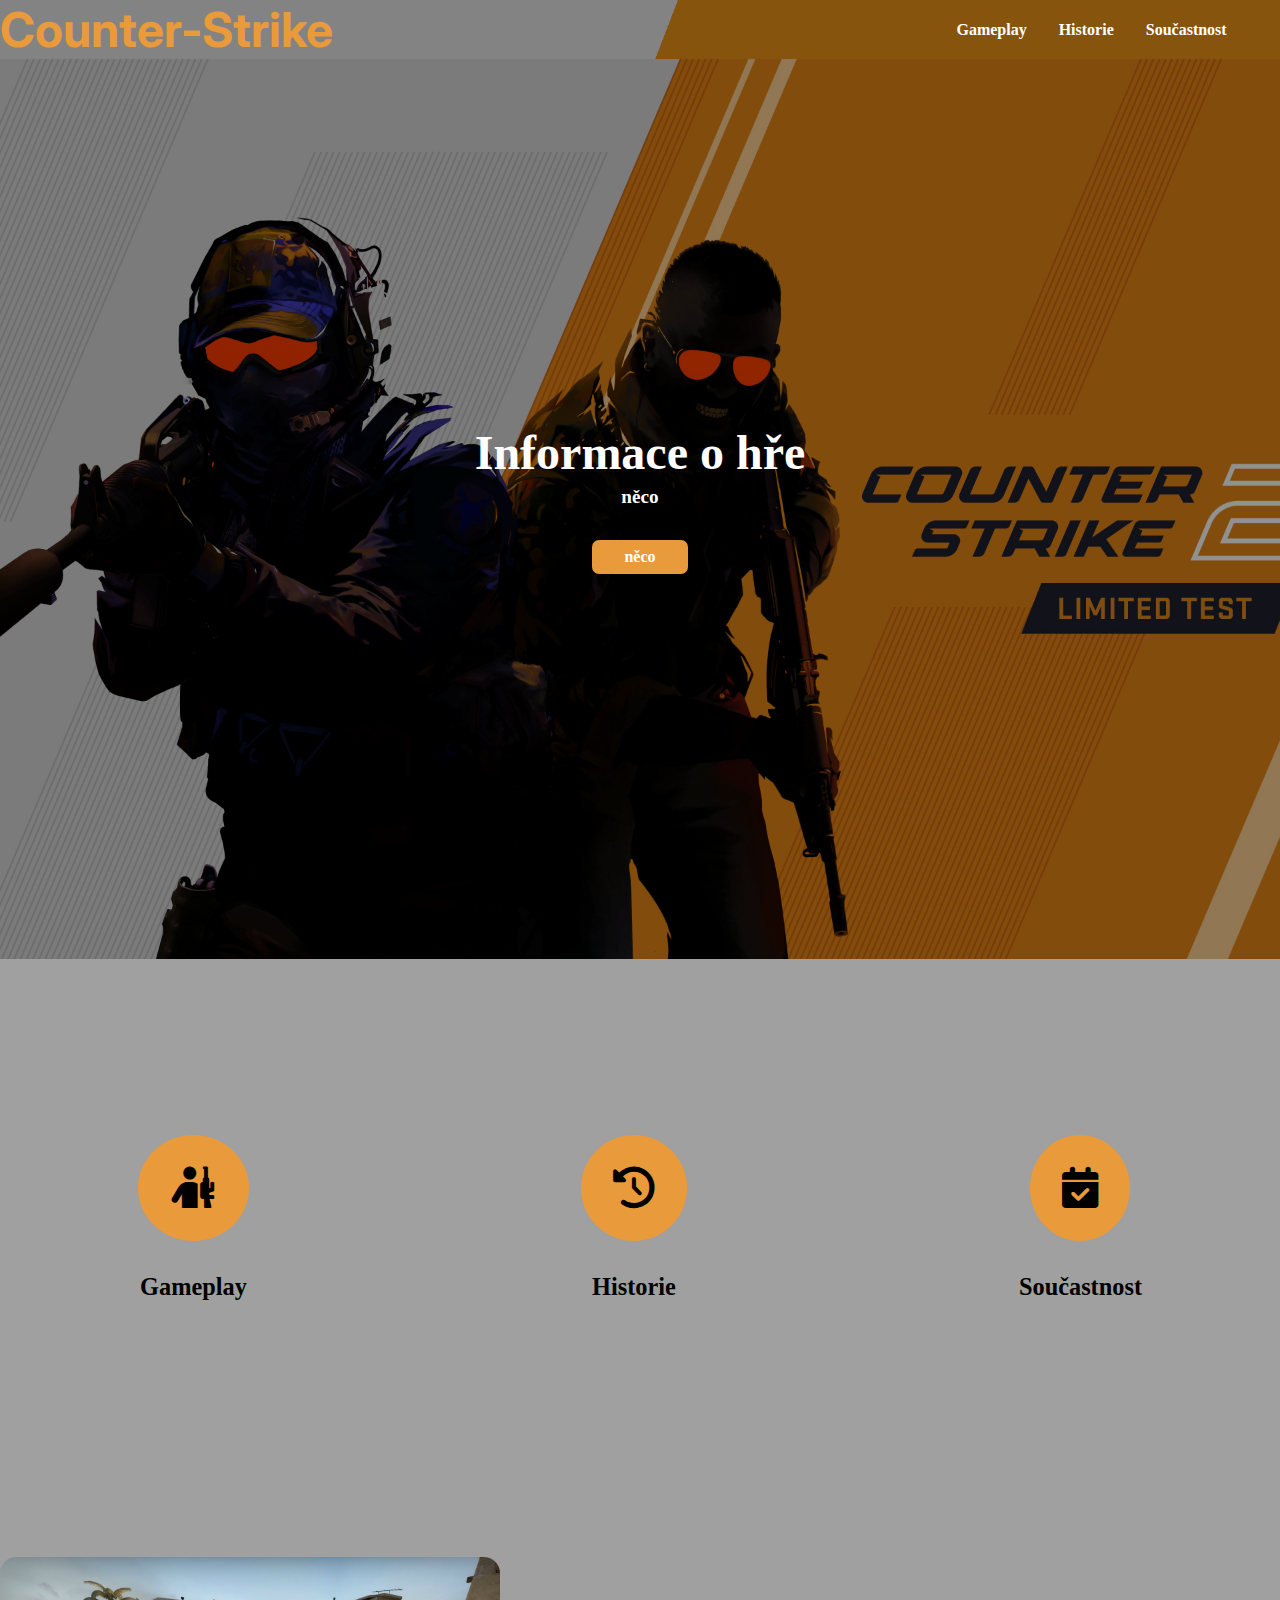
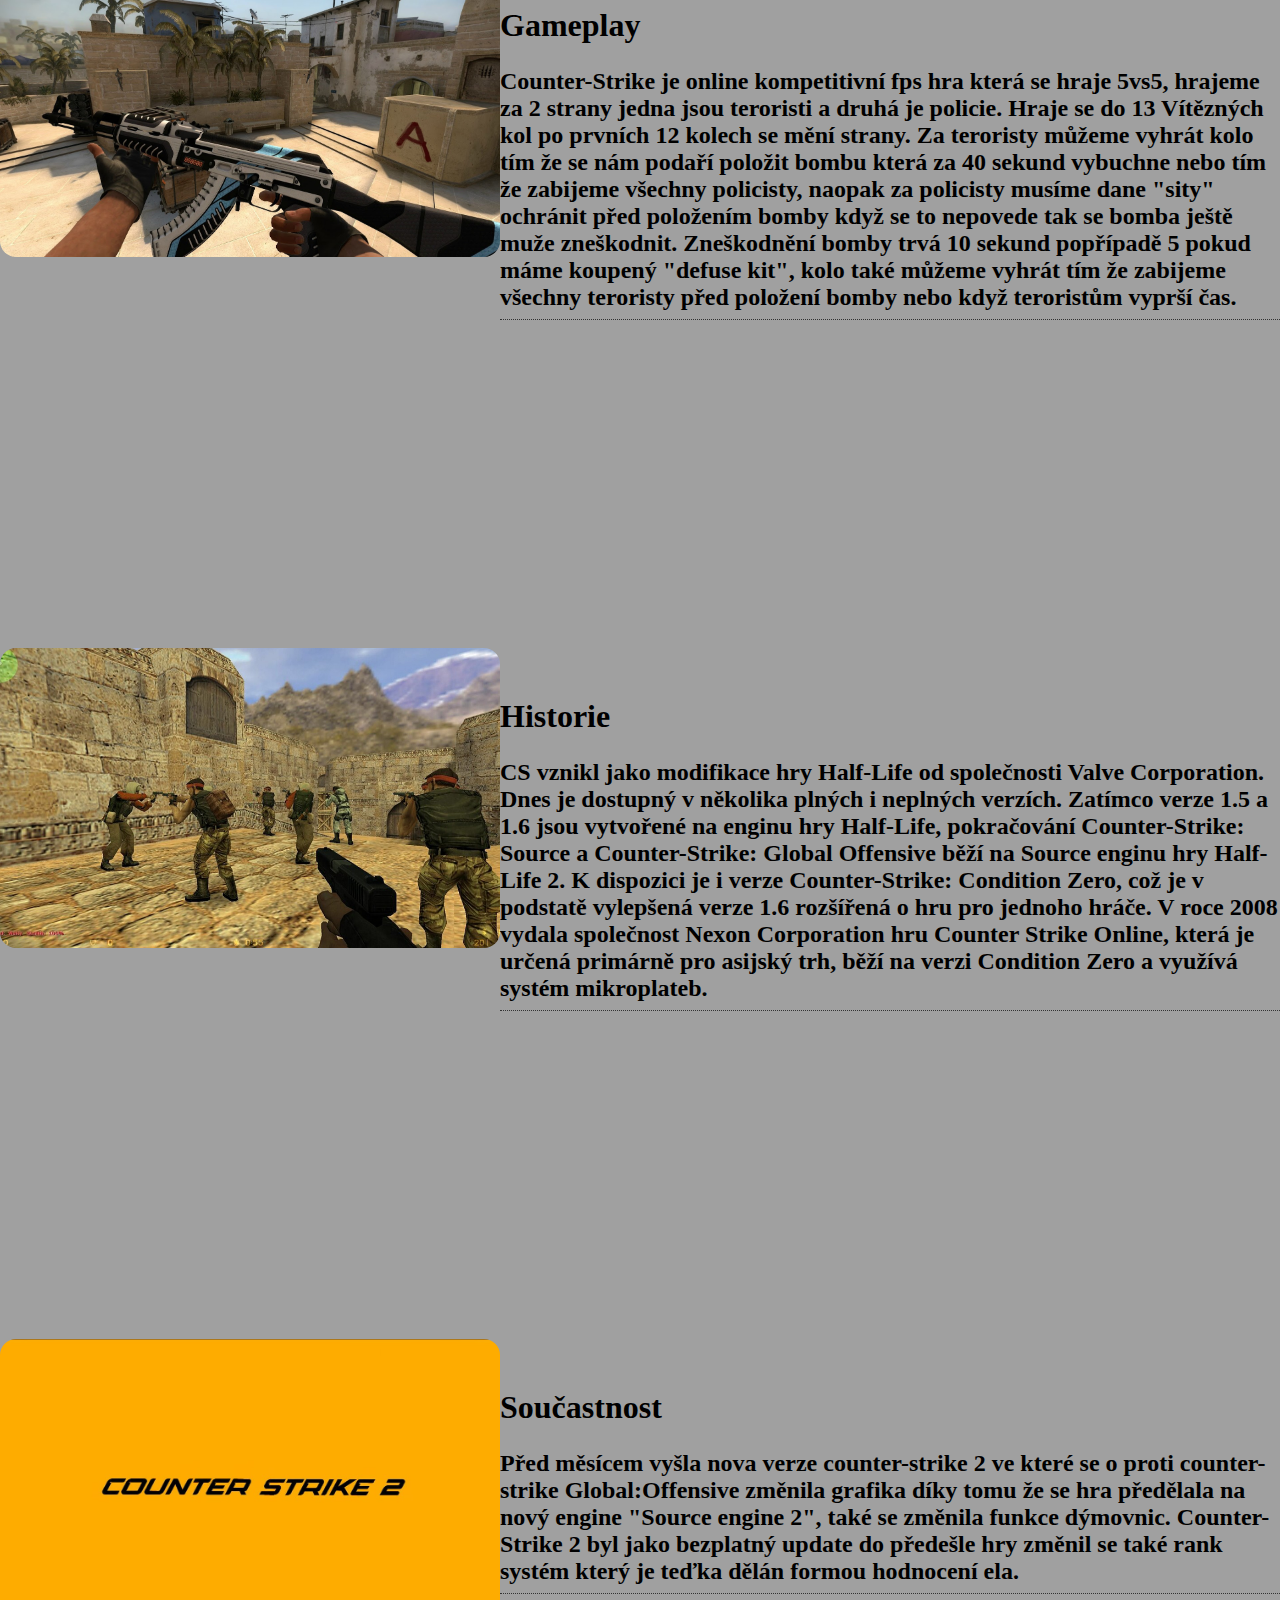
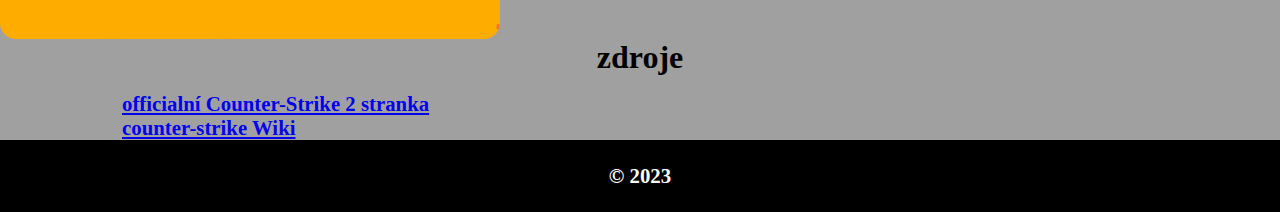
==== index.html @ db2123f0 "sd" ====
<!DOCTYPE html>
<html lang="cs">
<head>
    <meta charset="UTF-8">
    <meta name="viewport" content="width=device-width, initial-scale=1.0">
    <title>counter-strike</title>
    <link rel="stylesheet" href="https://cdnjs.cloudflare.com/ajax/libs/font-awesome/6.4.2/css/all.min.css"> 
    <link rel="stylesheet" href="./css/style.css">
</head>
<body> 
    <nav id="bar">
            <div class="logo">
            Counter-Strike
            </div>
            <div class="ne">
                <ul class="menu">
                    <li><a href="#who">Gameplay </a></li>
                    <li><a href="#why">Historie </a></li>
                    <li><a href="#when">Součastnost</a></li>
                </ul> 
            </div> 
        </nav>
    <div id="showcase">
        <div class="showcase-content">
            <h1 class="l-heading">Informace o hře</h1>
            <p class="lead">něco</p>
            <a href="#what" class="btn">něco</a>
        </div>
    </div>
    
    <section id="what">
        <div class="container">
            <div class="items">
                <div class="item">
                    <div class="pistolero">
                    <a href="#who"><i class="fas fa-person-rifle fa-2x"></i></a>
                    </div>
                    <div>
                        <h3>Gameplay</h3>
                    </div>
                    
                </div>
                <div class="item">
                    <div class="pistolero">
                    <a href="#why"><i class="fas fa-clock-rotate-left fa-2x"></i></a>
                    </div>
                    <div>
                        <h3>Historie</h3>
                    </div>
                </div>
                <div class="item">
                    <div class="pistolero">
                    <a href="#when"><i class="fas fa-calendar-check fa-2x"></i></a>
                    </div>
                    <div>
                        <h3>Součastnost</h3>
                    </div>
                </div>

            </div>
        </div>

    </section>
    <section id="dva">
        <section id="who">
            
            <div class="who-img"></div>
            <div class="who-text bg-light p-2 prostred">
                <h2 class="a-heading">Gameplay</h2>
                <ul class="list">
                        <h2><li>Counter-Strike je online kompetitivní fps hra která se hraje 5vs5, hrajeme za 2 strany jedna jsou
                            teroristi a druhá je policie. Hraje se do 13 Vítězných kol po prvních 12 kolech se mění strany. Za teroristy můžeme vyhrát kolo tím že se nám
                            podaří položit bombu která za 40 sekund vybuchne nebo tím že zabijeme všechny policisty, naopak za policisty musíme dane "sity" ochránit před
                            položením bomby když se to nepovede tak se bomba ještě muže zneškodnit. Zneškodnění bomby trvá 10 sekund popřípadě 5 pokud máme koupený "defuse kit", kolo také můžeme vyhrát tím že zabijeme všechny teroristy před položení bomby nebo když teroristům vyprší čas.</h2></li>
                </ul>
            </div>
        </section>
        <section id="why">
            
            <div class="why-img"></div>
            <div class="why-text bg-light p-2 prostred">
                <h2 class="a-heading">Historie</h2>
                <ul class="list">
                        <h2><li>CS vznikl jako modifikace hry Half-Life od společnosti Valve Corporation. Dnes je dostupný v několika 
                            plných i neplných verzích. Zatímco verze 1.5 a 1.6 jsou vytvořené na enginu hry Half-Life, pokračování 
                            Counter-Strike: Source a Counter-Strike: Global Offensive běží na Source enginu hry Half-Life 2. K dispozici je i 
                            verze Counter-Strike: Condition Zero, což je v podstatě vylepšená verze 1.6 rozšířená o hru pro jednoho hráče. V roce 2008 
                            vydala společnost Nexon Corporation hru Counter Strike Online, která je určená primárně pro asijský trh, běží na verzi Condition Zero a využívá systém mikroplateb.</h2></li>
                </ul>
            </div>
        </section>
        <section id="when">
            
            <div class="when-img"></div>
            <div class="when-text bg-light p-2 prostred">
                <h2 class="a-heading">Součastnost</h2>
                <ul class="list">
                        <h2><li>Před měsícem vyšla nova verze counter-strike 2 ve které se o proti counter-strike Global:Offensive změnila grafika díky tomu že se
                            hra předělala na nový engine "Source engine 2", také se změnila funkce dýmovnic. Counter-Strike 2 byl jako bezplatný update
                            do předešle hry změnil se také rank systém který je teďka dělán formou hodnocení ela. </h2></li>
                </ul>
            </div>
        </section>
    </section>
    
    
    
    
    
    
    
    
    
    
    
    
        <section id="zdroje">
            <div class="container">
                <h2 class="a-heading text-center">zdroje</h2>
                <a href="https://www.counter-strike.net/cs2" target="_blank">officialní Counter-Strike 2 stranka<br></a>
                <a href="https://cs.wikipedia.org/wiki/Counter-Strike" target="_blank">counter-strike Wiki</a>
            </div>
        </section>
    
    <footer id="footer" class="bg-dark text-center py-1">
    <div class="container">
        &copy; 2023 

    </div>
    </footer>

</body>
</html>
---- css/style.css ----
@import url('https://fonts.googleapis.com/css2?family=Inter:wght@300&display=swap');
*{
    margin: 0;
    padding: 0;
    box-sizing: border-box;
    font-weight: 700;
    
}
:root{
    --primary-color: rgb(233, 154, 59);
    --secondary-color: rgb(131, 131, 131);
    --third-color:white;
    --fourth-color:  rgb(160, 160, 160)
}
html {
    scroll-behavior: smooth;
}
  
.text-primary{
    color: var(--primary-color);
}
.text-secondary{
    color: var(--secondary-color);
}
.logo{
    font-family: 'Inter', sans-serif;
    font-weight: bold;
    font-size: 3rem;
    color: var(--primary-color);  
}

.ne{
    display: flex;
    float: right;
    padding-right: 10%;
    

}
.ne a{
    color: var(--third-color);
    border-radius: 5px; 
}
#bar{
    display: flex;
    justify-content: space-between;
    flex-wrap: wrap;
    background: #333 url('../img/jebatbanik.png') no-repeat center center/cover;
}
#bar a{
    text-decoration: none;
    text-wrap: left;
}
#bar ul {
    display: flex;
    list-style: none; 
    align-items: center ;
    padding-left: 30%;
    
    
}
#bar ul li {
    padding:  0.75rem;
    margin: 0.25rem;
   
}
#bar ul li :hover{
    background-color: var(--primary-color);
    border-radius: 5px;
}   
#showcase{
    background: #333 url('../img/cs2.jpg') no-repeat center center/cover;
    height: 100vh; 
    color: #ffffff; 
    
} 
#showcase .showcase-content {
    display: flex;
    flex-direction: column;
    text-align: center;
    justify-content: center;
    align-items:center;
    height: 100%;
    padding: 2rem;
    background-color: rgba(0,0, 0, 43%);
}
.prostred{
    padding-top: 50px;
}
.l-heading{
    font-size: 3rem;
    margin-bottom: 1.5rem;
    line-height: 1.1rem ;
}
.lead{
    font-size: 1.2rem;
    margin-bottom: 2rem;
}
.btn{
    display: inline-block;
    color: white;
    text-decoration: none;
    background-color: var(--primary-color);
    padding: 0.5rem 2rem;
    border: none;
    border-radius: 7px;
    
}
.btn:hover{
    background-color: rgb(255, 98, 0);
    
}
.container{
    max-width: 1100px;
    margin: auto;
    padding: 0 2rem;
    font-size: 1.3rem;
}
.text-center{
    text-align: center;
}
.a-heading{
    font-size: 2rem;
    margin-bottom: 1rem;
}
.py-1{
    padding: 1.5rem 0;
}
.py-2{
     padding: 2rem;       
}
.list{
    margin: 0.5rem 0;
    list-style: none    ;
}
.list li{
    padding: 0.5rem 0;
    border-bottom: #333 dotted 1px;
}
#dva{
    background-color: var(--fourth-color);
}
#what{
    background-color: var(--fourth-color);
    padding-top: 10rem;
}
#what .items{
    display: flex ;
    padding: 1rem;
    justify-content: space-between;

}
#what .item{
    text-align: center;
    padding: 0rem;
}
#what .items .item .pistolero i{
    background-color: var(--primary-color);
    padding:2rem;
    border-radius: 50%;
    margin-bottom: 2rem;
    color: black;
    
    
    
}
#what .items .item .pistolero :hover {
    background-color: rgb(255, 98, 0);
    text-decoration: none;
    border-radius: 50%;
}
.bg-light{
    background: white;
    color: black;
}
.bg-dark{
    background: black;
    color: white;
}
#who{
    display: flex;
    
    padding-top: 15rem;
}
#who div{
    flex: 2;
    justify-content: space-between;
    background-color:var(--fourth-color);  
}
#who .who-img{
    max-width: 500px;
    width: 500px;
    height: 300px;
    border-radius: 16px;
    background: #333 url(../img/nevím.jpeg)no-repeat center center/cover;   
}
#why{
    display: flex;
    padding-top: 20rem;
}
#why div{
    flex: 2;
    justify-content: space-between;
    background-color:var(--fourth-color);
    
}
#why .why-img{
    max-width: 500px;
    width: 500px;
    height: 300px;
    border-radius: 16px;
    background: #333 url(../img/cs1.6.jpg)no-repeat center center/cover;   
}
#when{
    display: flex;
    padding-top: 20rem;
}
#when div{
    flex: 2;
    justify-content: space-between;
    background-color:var(--fourth-color);
    
}
#when .when-img{
    max-width: 500px;
    width: 500px;
    height: 300px;
    border-radius: 16px;
    background: #333 url(../img/Soucastnost.jpg)no-repeat center center/cover;   
}
#zdroje{
    background-color: var(--fourth-color);
}
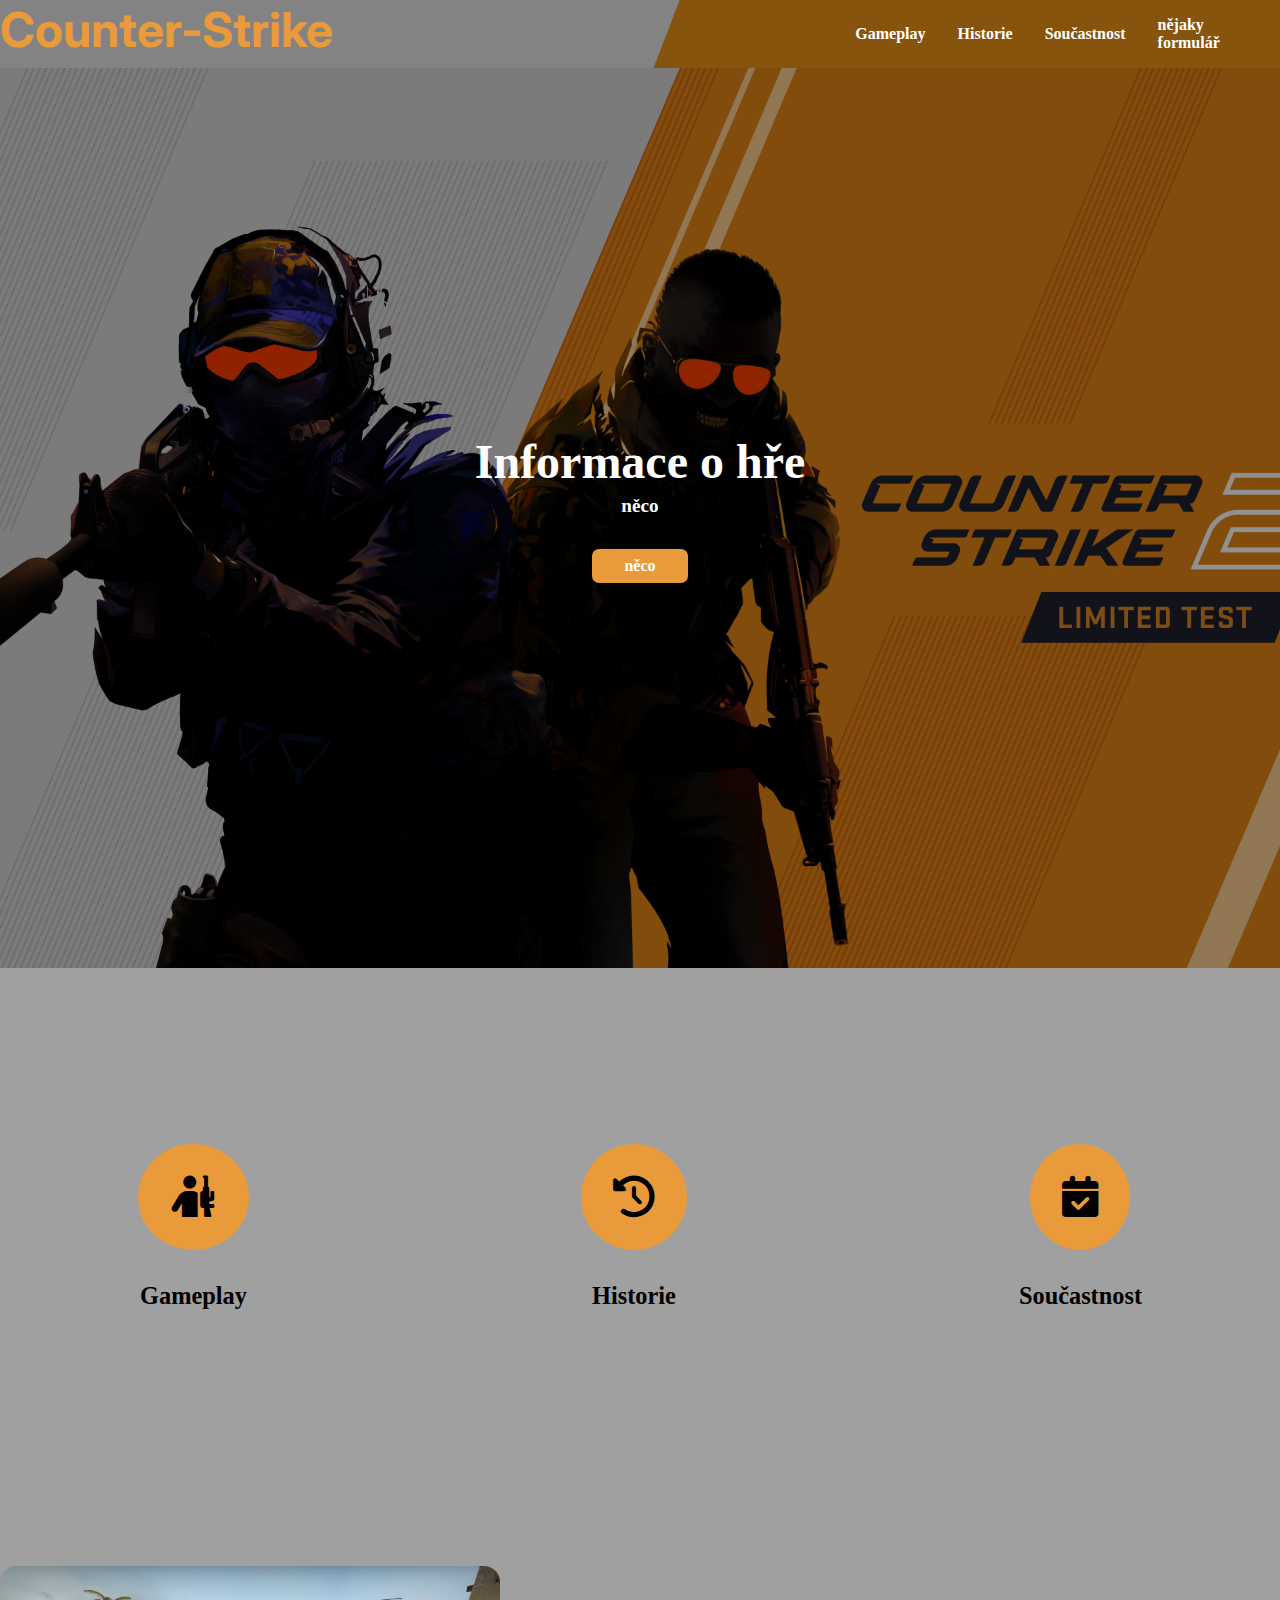
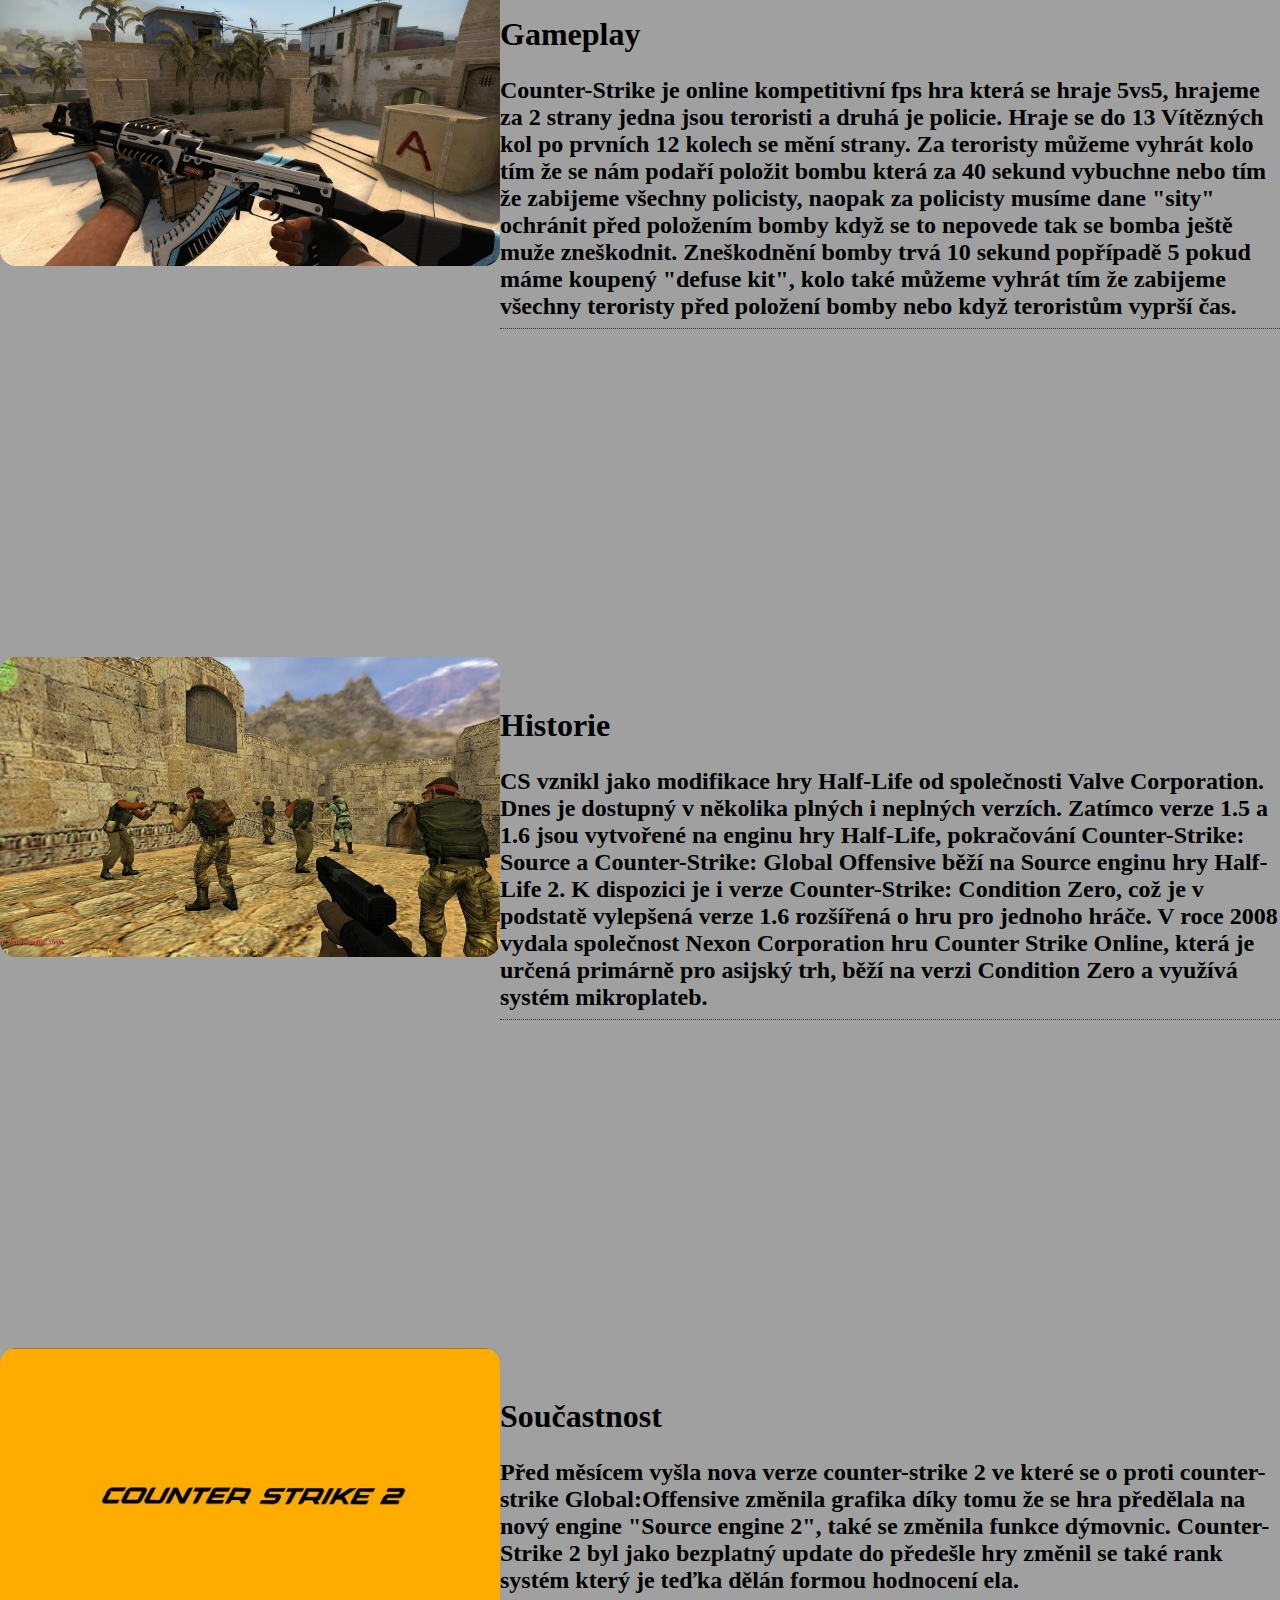
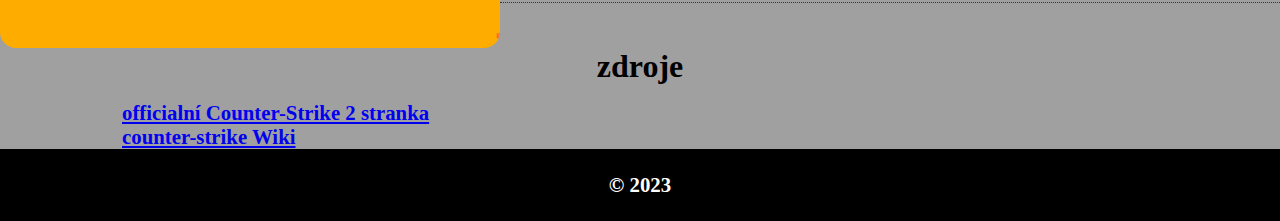
==== commit 246cf1c3: "rt" ====
--- a/index.html
+++ b/index.html
@@ -17,6 +17,7 @@
                     <li><a href="#who">Gameplay </a></li>
                     <li><a href="#why">Historie </a></li>
                     <li><a href="#when">Součastnost</a></li>
+                    <li><a href="/form.html">nějaky formulář</a></li>
                 </ul> 
             </div> 
         </nav>
@@ -118,7 +119,7 @@
             <div class="container">
                 <h2 class="a-heading text-center">zdroje</h2>
                 <a href="https://www.counter-strike.net/cs2" target="_blank">officialní Counter-Strike 2 stranka<br></a>
-                <a href="https://cs.wikipedia.org/wiki/Counter-Strike" target="_blank">counter-strike Wiki</a>
+                <a href="https://cs.wikipedia.org/wiki/Counter-Strike" target="_blank">counter-strike Wiki</a><br>
             </div>
         </section>
     
--- a/css/style.css
+++ b/css/style.css
@@ -153,6 +153,7 @@
 #what .item{
     text-align: center;
     padding: 0rem;
+    
 }
 #what .items .item .pistolero i{
     background-color: var(--primary-color);
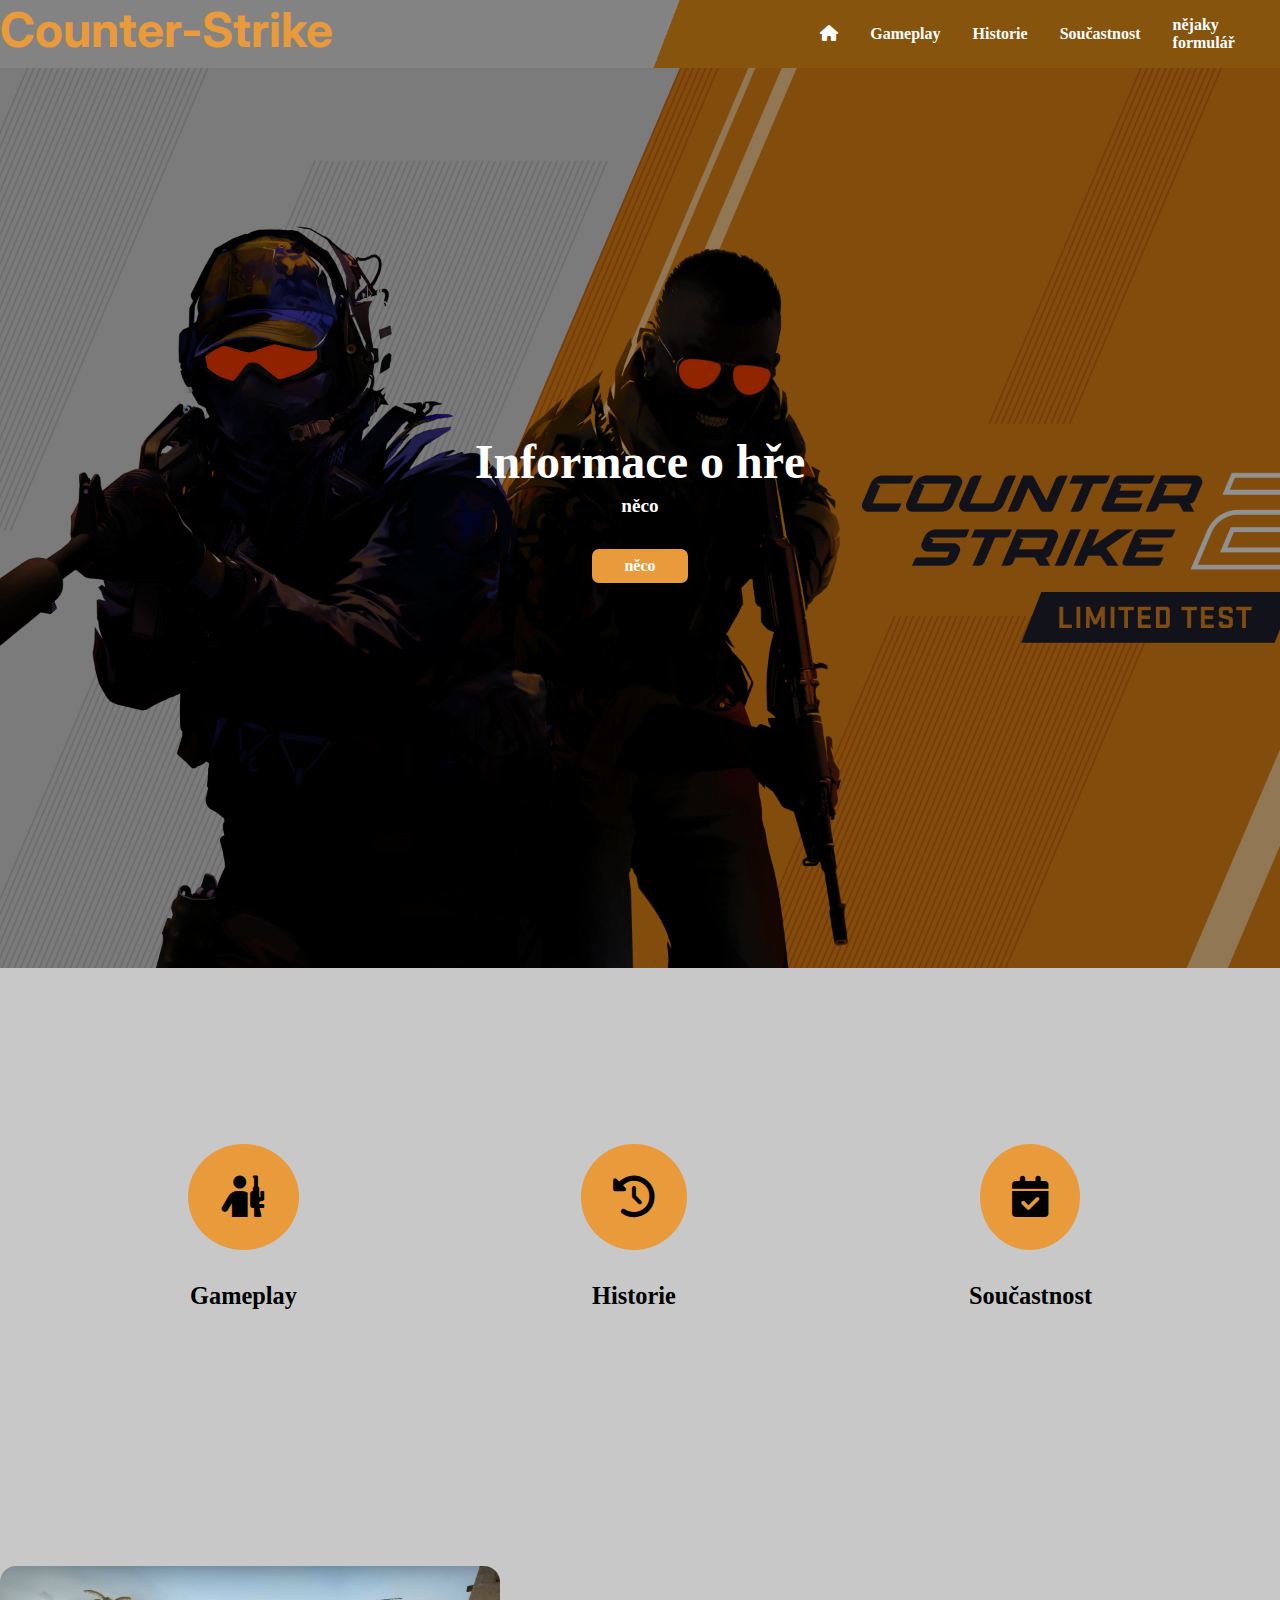
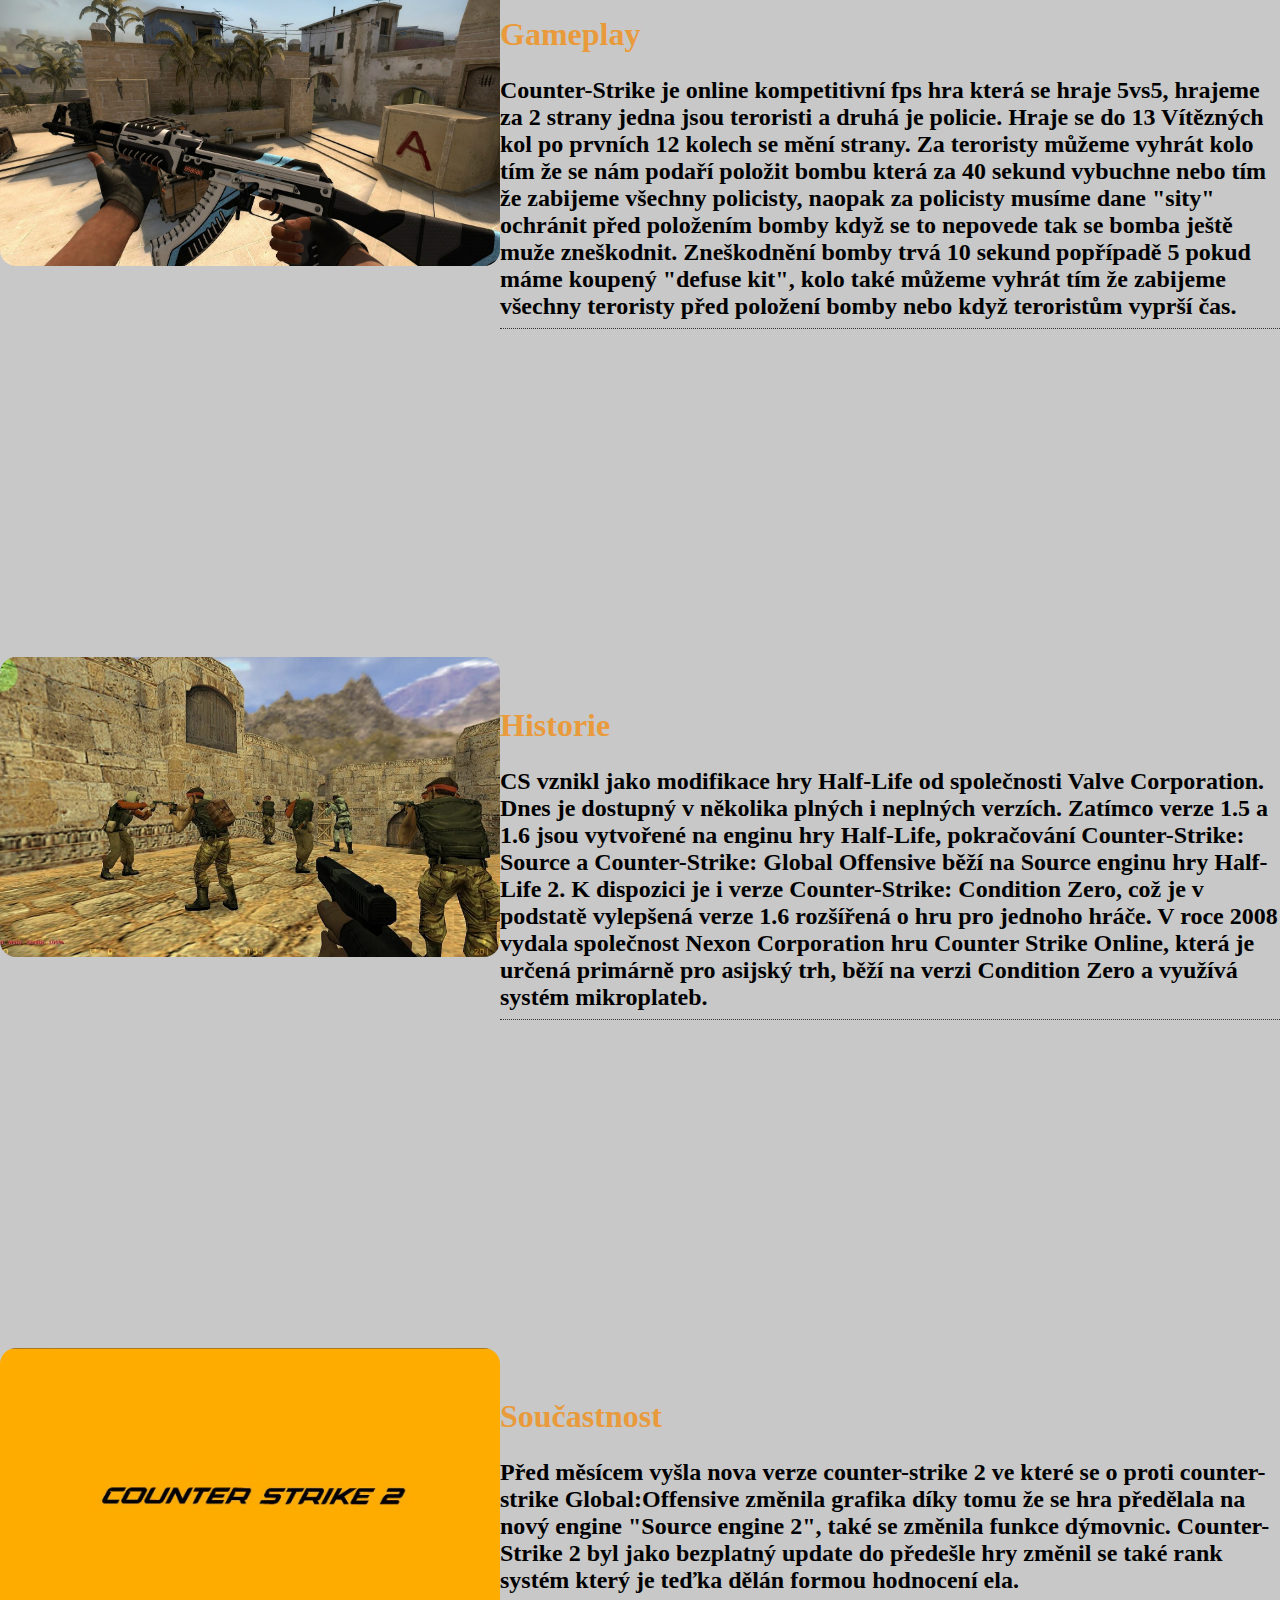
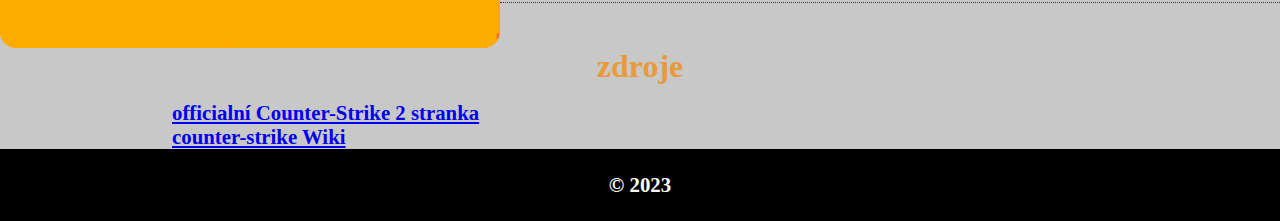
==== commit 57f03ae3: "sxy" ====
--- a/index.html
+++ b/index.html
@@ -7,128 +7,128 @@
     <link rel="stylesheet" href="https://cdnjs.cloudflare.com/ajax/libs/font-awesome/6.4.2/css/all.min.css"> 
     <link rel="stylesheet" href="./css/style.css">
 </head>
-<body> 
-    <nav id="bar">
-            <div class="logo">
-            Counter-Strike
+<body>
+    <section id="home">
+        <nav id="bar">
+                <div class="logo">
+                Counter-Strike
+                </div>
+                <div class="ne">
+                    <ul class="menu">
+                        <li><a href="#home"><i class="fa-solid fa-house"></i></a></li>
+                        <li><a href="#who">Gameplay </a></li>
+                        <li><a href="#why">Historie </a></li>
+                        <li><a href="#when">Součastnost</a></li>
+                        <li><a href="/form.html">nějaky formulář</a></li>
+                    </ul>
+                </div>
+            </nav>
+    </section>
+        <div id="showcase">
+            <div class="showcase-content">
+                <h1 class="l-heading">Informace o hře</h1>
+                <p class="lead">něco</p>
+                <a href="#what" class="btn">něco</a>
             </div>
-            <div class="ne">
-                <ul class="menu">
-                    <li><a href="#who">Gameplay </a></li>
-                    <li><a href="#why">Historie </a></li>
-                    <li><a href="#when">Součastnost</a></li>
-                    <li><a href="/form.html">nějaky formulář</a></li>
-                </ul> 
-            </div> 
-        </nav>
-    <div id="showcase">
-        <div class="showcase-content">
-            <h1 class="l-heading">Informace o hře</h1>
-            <p class="lead">něco</p>
-            <a href="#what" class="btn">něco</a>
         </div>
-    </div>
     
-    <section id="what">
-        <div class="container">
-            <div class="items">
-                <div class="item">
-                    <div class="pistolero">
-                    <a href="#who"><i class="fas fa-person-rifle fa-2x"></i></a>
+        <section id="what">
+            <div class="container">
+                <div class="items">
+                    <div class="item">
+                        <div class="pistolero">
+                        <a href="#who"><i class="fas fa-person-rifle fa-2x"></i></a>
+                        </div>
+                        <div>
+                            <h3>Gameplay</h3>
+                        </div>
+        
                     </div>
-                    <div>
-                        <h3>Gameplay</h3>
+                    <div class="item">
+                        <div class="pistolero">
+                        <a href="#why"><i class="fas fa-clock-rotate-left fa-2x"></i></a>
+                        </div>
+                        <div>
+                            <h3>Historie</h3>
+                        </div>
                     </div>
-                    
-                </div>
-                <div class="item">
-                    <div class="pistolero">
-                    <a href="#why"><i class="fas fa-clock-rotate-left fa-2x"></i></a>
-                    </div>
-                    <div>
-                        <h3>Historie</h3>
+                    <div class="item">
+                        <div class="pistolero">
+                        <a href="#when"><i class="fas fa-calendar-check fa-2x"></i></a>
+                        </div>
+                        <div>
+                            <h3>Součastnost</h3>
+                        </div>
                     </div>
                 </div>
-                <div class="item">
-                    <div class="pistolero">
-                    <a href="#when"><i class="fas fa-calendar-check fa-2x"></i></a>
-                    </div>
-                    <div>
-                        <h3>Součastnost</h3>
-                    </div>
-                </div>
-
-            </div>
-        </div>
-
-    </section>
-    <section id="dva">
-        <section id="who">
-            
-            <div class="who-img"></div>
-            <div class="who-text bg-light p-2 prostred">
-                <h2 class="a-heading">Gameplay</h2>
-                <ul class="list">
-                        <h2><li>Counter-Strike je online kompetitivní fps hra která se hraje 5vs5, hrajeme za 2 strany jedna jsou
-                            teroristi a druhá je policie. Hraje se do 13 Vítězných kol po prvních 12 kolech se mění strany. Za teroristy můžeme vyhrát kolo tím že se nám
-                            podaří položit bombu která za 40 sekund vybuchne nebo tím že zabijeme všechny policisty, naopak za policisty musíme dane "sity" ochránit před
-                            položením bomby když se to nepovede tak se bomba ještě muže zneškodnit. Zneškodnění bomby trvá 10 sekund popřípadě 5 pokud máme koupený "defuse kit", kolo také můžeme vyhrát tím že zabijeme všechny teroristy před položení bomby nebo když teroristům vyprší čas.</h2></li>
-                </ul>
             </div>
         </section>
-        <section id="why">
-            
-            <div class="why-img"></div>
-            <div class="why-text bg-light p-2 prostred">
-                <h2 class="a-heading">Historie</h2>
-                <ul class="list">
-                        <h2><li>CS vznikl jako modifikace hry Half-Life od společnosti Valve Corporation. Dnes je dostupný v několika 
-                            plných i neplných verzích. Zatímco verze 1.5 a 1.6 jsou vytvořené na enginu hry Half-Life, pokračování 
-                            Counter-Strike: Source a Counter-Strike: Global Offensive běží na Source enginu hry Half-Life 2. K dispozici je i 
-                            verze Counter-Strike: Condition Zero, což je v podstatě vylepšená verze 1.6 rozšířená o hru pro jednoho hráče. V roce 2008 
-                            vydala společnost Nexon Corporation hru Counter Strike Online, která je určená primárně pro asijský trh, běží na verzi Condition Zero a využívá systém mikroplateb.</h2></li>
-                </ul>
-            </div>
+        <section id="dva">
+            <section id="who">
+        
+                <div class="who-img"></div>
+                <div class="who-text bg-light p-2 prostred">
+                    <h2 class="a-heading">Gameplay</h2>
+                    <ul class="list">
+                            <li><h2>Counter-Strike je online kompetitivní fps hra která se hraje 5vs5, hrajeme za 2 strany jedna jsou
+                                teroristi a druhá je policie. Hraje se do 13 Vítězných kol po prvních 12 kolech se mění strany. Za teroristy můžeme vyhrát kolo tím že se nám
+                                podaří položit bombu která za 40 sekund vybuchne nebo tím že zabijeme všechny policisty, naopak za policisty musíme dane "sity" ochránit před
+                                položením bomby když se to nepovede tak se bomba ještě muže zneškodnit. Zneškodnění bomby trvá 10 sekund popřípadě 5 pokud máme koupený "defuse kit", kolo také můžeme vyhrát tím že zabijeme všechny teroristy před položení bomby nebo když teroristům vyprší čas.</h2></li>
+                    </ul>
+                </div>
+            </section>
+            <section id="why">
+        
+                <div class="why-img"></div>
+                <div class="why-text bg-light p-2 prostred">
+                    <h2 class="a-heading">Historie</h2>
+                    <ul class="list">
+                            <li><h2>CS vznikl jako modifikace hry Half-Life od společnosti Valve Corporation. Dnes je dostupný v několika
+                                plných i neplných verzích. Zatímco verze 1.5 a 1.6 jsou vytvořené na enginu hry Half-Life, pokračování
+                                Counter-Strike: Source a Counter-Strike: Global Offensive běží na Source enginu hry Half-Life 2. K dispozici je i
+                                verze Counter-Strike: Condition Zero, což je v podstatě vylepšená verze 1.6 rozšířená o hru pro jednoho hráče. V roce 2008
+                                vydala společnost Nexon Corporation hru Counter Strike Online, která je určená primárně pro asijský trh, běží na verzi Condition Zero a využívá systém mikroplateb.</h2></li>
+                    </ul>
+                </div>
+            </section>
+            <section id="when">
+        
+                <div class="when-img"></div>
+                <div class="when-text bg-light p-2 prostred">
+                    <h2 class="a-heading">Součastnost</h2>
+                    <ul class="list">
+                            <li><h2>Před měsícem vyšla nova verze counter-strike 2 ve které se o proti counter-strike Global:Offensive změnila grafika díky tomu že se
+                                hra předělala na nový engine "Source engine 2", také se změnila funkce dýmovnic. Counter-Strike 2 byl jako bezplatný update
+                                do předešle hry změnil se také rank systém který je teďka dělán formou hodnocení ela. </h2></li>
+                    </ul>
+                </div>
+            </section>
         </section>
-        <section id="when">
-            
-            <div class="when-img"></div>
-            <div class="when-text bg-light p-2 prostred">
-                <h2 class="a-heading">Součastnost</h2>
-                <ul class="list">
-                        <h2><li>Před měsícem vyšla nova verze counter-strike 2 ve které se o proti counter-strike Global:Offensive změnila grafika díky tomu že se
-                            hra předělala na nový engine "Source engine 2", také se změnila funkce dýmovnic. Counter-Strike 2 byl jako bezplatný update
-                            do předešle hry změnil se také rank systém který je teďka dělán formou hodnocení ela. </h2></li>
-                </ul>
-            </div>
-        </section>
-    </section>
-    
-    
-    
-    
-    
-    
-    
-    
-    
-    
-    
-    
-        <section id="zdroje">
-            <div class="container">
-                <h2 class="a-heading text-center">zdroje</h2>
-                <a href="https://www.counter-strike.net/cs2" target="_blank">officialní Counter-Strike 2 stranka<br></a>
-                <a href="https://cs.wikipedia.org/wiki/Counter-Strike" target="_blank">counter-strike Wiki</a><br>
-            </div>
-        </section>
-    
-    <footer id="footer" class="bg-dark text-center py-1">
-    <div class="container">
-        &copy; 2023 
-
-    </div>
-    </footer>
+        
+        
+        
+        
+        
+        
+        
+        
+        
+        
+        
+        
+            <section id="zdroje">
+                <div class="container">
+                    <h2 class="a-heading text-center">zdroje</h2>
+                    <a href="https://www.counter-strike.net/cs2" target="_blank">officialní Counter-Strike 2 stranka<br></a>
+                    <a href="https://cs.wikipedia.org/wiki/Counter-Strike" target="_blank">counter-strike Wiki</a><br>
+                </div>
+            </section>
+        
+        <footer id="footer" class="bg-dark text-center py-1">
+        <div class="container">
+            &copy; 2023
+        </div>
+        </footer>
 
 </body>
 </html>
--- a/css/style.css
+++ b/css/style.css
@@ -5,13 +5,21 @@
     padding: 0;
     box-sizing: border-box;
     font-weight: 700;
-    
+}
+@media only screen and (max-width: 600px) {
+    .conatiner{
+        width: 100%;
+
+    }
+    .logo{
+        display: none;
+    }
 }
 :root{
     --primary-color: rgb(233, 154, 59);
     --secondary-color: rgb(131, 131, 131);
     --third-color:white;
-    --fourth-color:  rgb(160, 160, 160)
+    --fourth-color:  rgb(200, 200, 200)
 }
 html {
     scroll-behavior: smooth;
@@ -111,7 +119,7 @@
     
 }
 .container{
-    max-width: 1100px;
+    max-width: 1000px;
     margin: auto;
     padding: 0 2rem;
     font-size: 1.3rem;
@@ -122,12 +130,17 @@
 .a-heading{
     font-size: 2rem;
     margin-bottom: 1rem;
+    color: var(--primary-color);
+    text-wrap:wrap;
 }
 .py-1{
     padding: 1.5rem 0;
 }
 .py-2{
      padding: 2rem;       
+}
+.py-3{
+    padding-top: 1rem;
 }
 .list{
     margin: 0.5rem 0;
@@ -231,4 +244,12 @@
 }
 #zdroje{
     background-color: var(--fourth-color);
+}
+#tri{
+    background-color: var(--third-color);
+}
+.label-form{
+    color: var(--primary-color);
+    text-align: left;
+    font-size: 1.5rem;
 }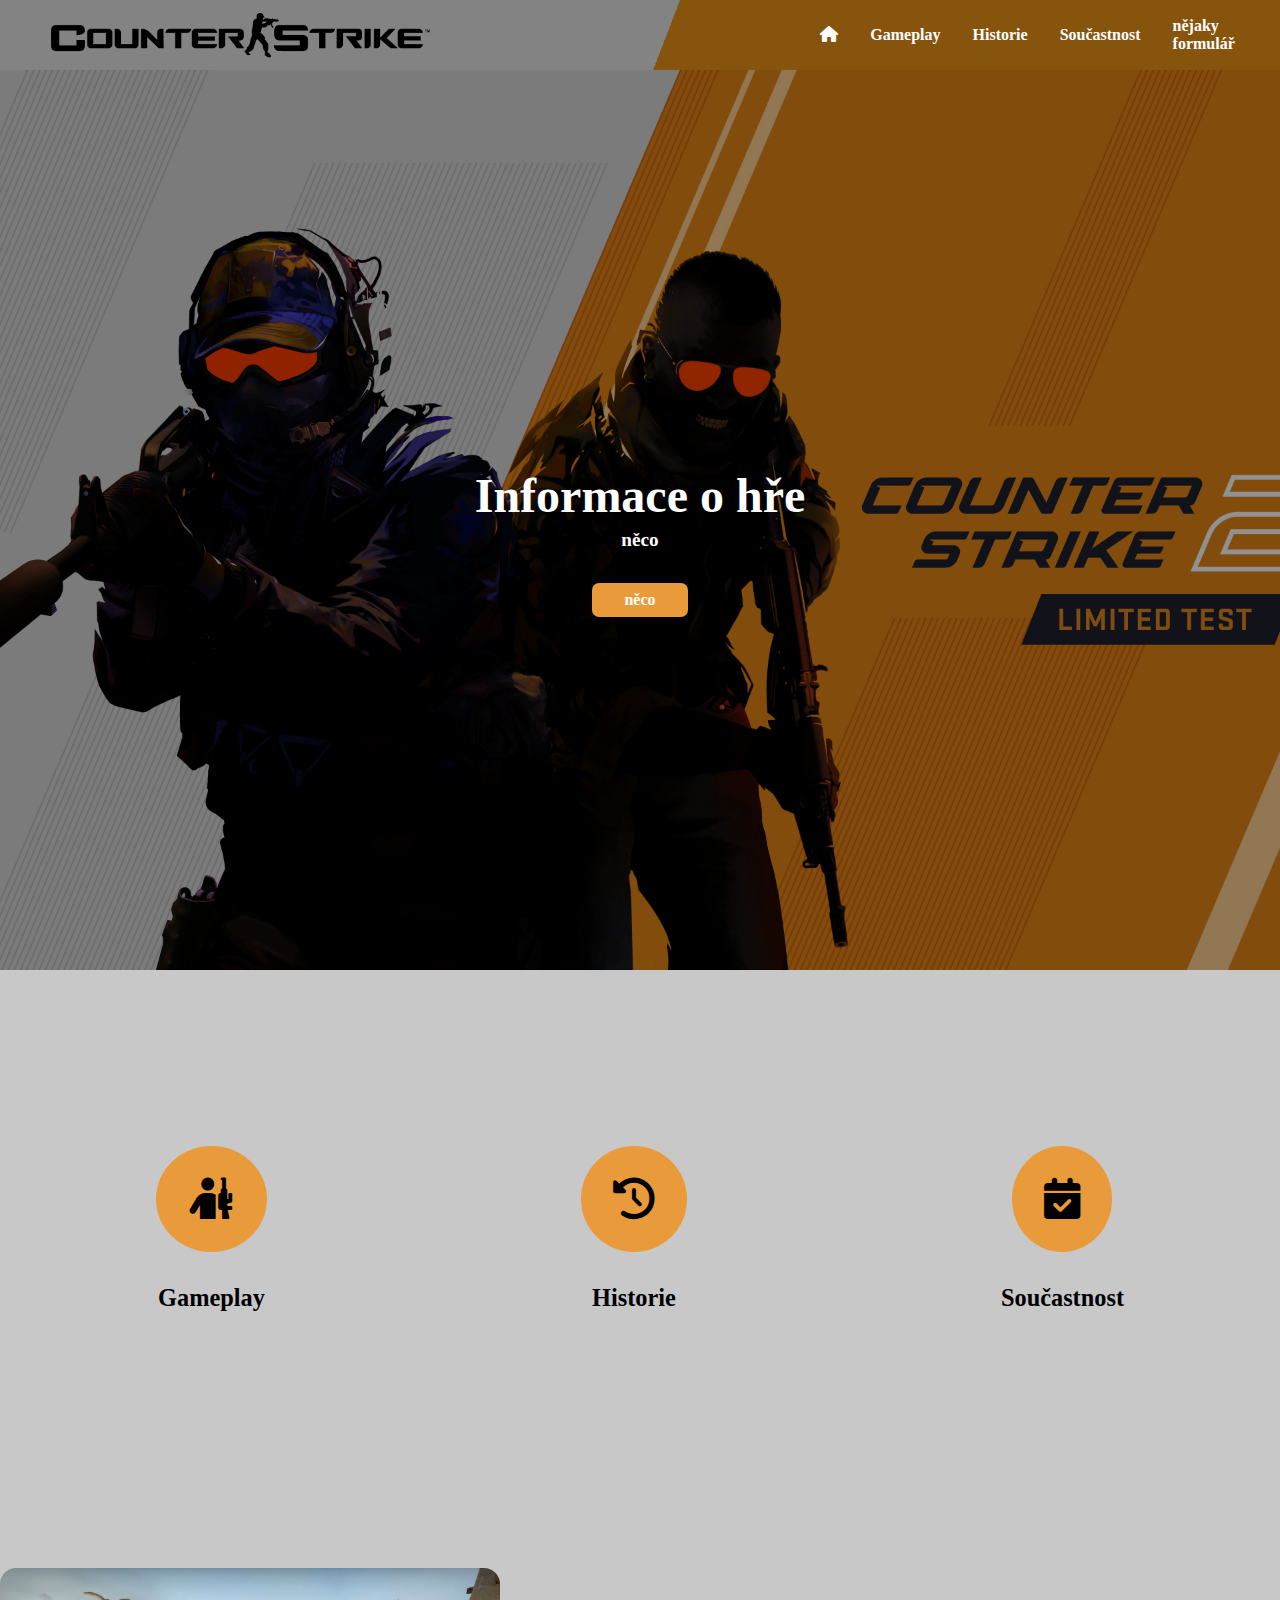
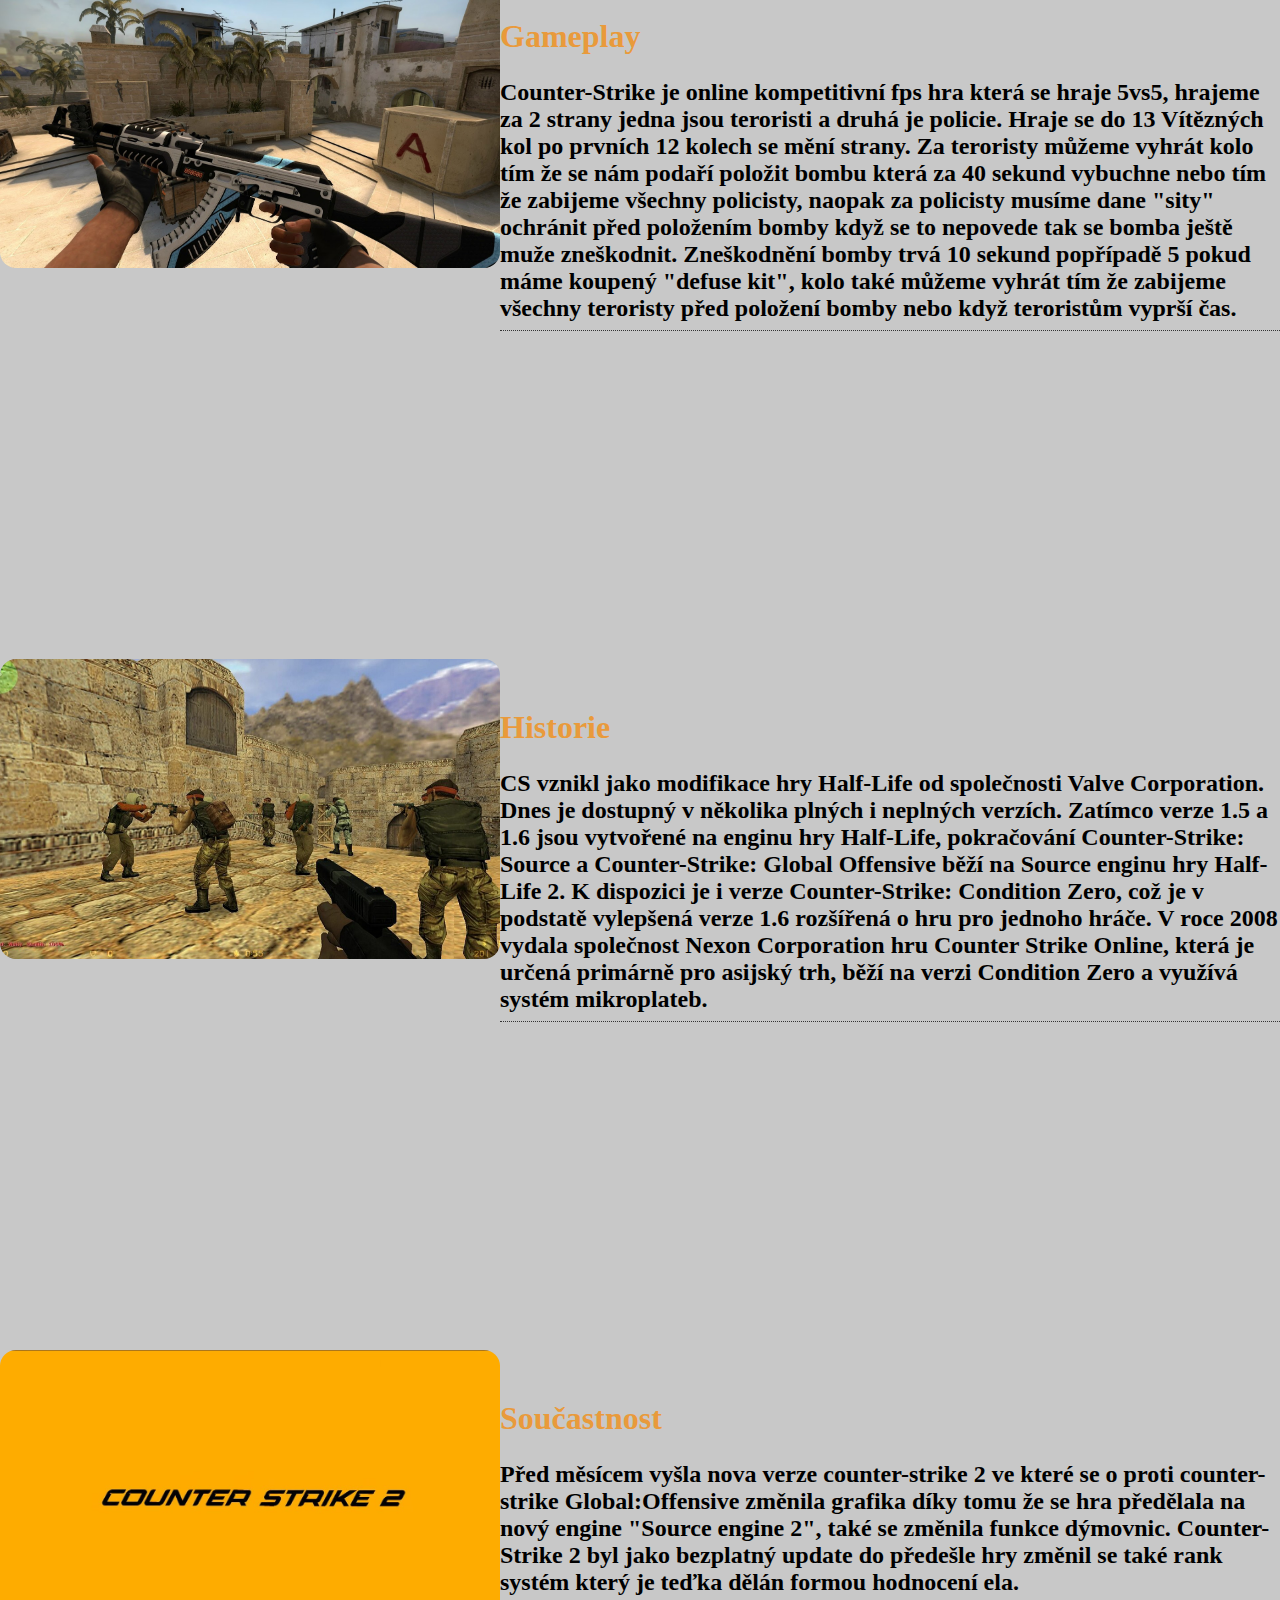
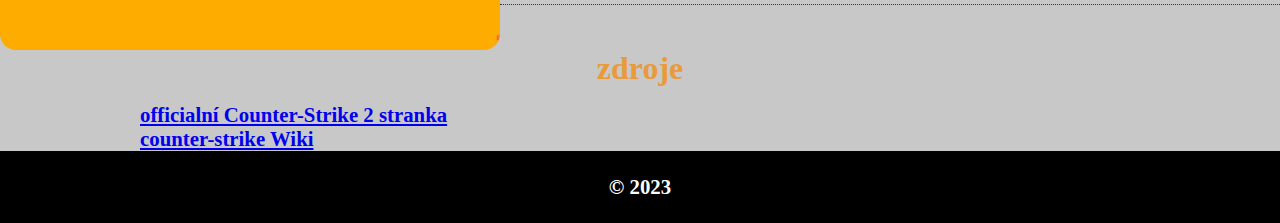
==== commit 7693a9a1: "nfd" ====
--- a/index.html
+++ b/index.html
@@ -11,7 +11,7 @@
     <section id="home">
         <nav id="bar">
                 <div class="logo">
-                Counter-Strike
+                    <img src="/img/navimg.png" alt="">
                 </div>
                 <div class="ne">
                     <ul class="menu">
@@ -19,7 +19,7 @@
                         <li><a href="#who">Gameplay </a></li>
                         <li><a href="#why">Historie </a></li>
                         <li><a href="#when">Součastnost</a></li>
-                        <li><a href="/form.html">nějaky formulář</a></li>
+                        <li><a href="form.html">nějaky formulář</a></li>
                     </ul>
                 </div>
             </nav>
--- a/css/style.css
+++ b/css/style.css
@@ -3,7 +3,6 @@
 *{
     margin: 0;
     padding: 0;
-    box-sizing: border-box;
     font-weight: 700;
 }
 @media only screen and (max-width: 600px) {
@@ -32,12 +31,17 @@
     color: var(--secondary-color);
 }
 .logo{
-    font-family: 'Inter', sans-serif;
-    font-weight: bold;
-    font-size: 3rem;
-    color: var(--primary-color);  
-}
-
+    height: 100%;
+    padding-left: 30px;
+    
+}
+.logo img{
+    height: 50px;
+    padding: 10px;
+    align-items: center;
+
+
+}
 .ne{
     display: flex;
     float: right;
@@ -50,10 +54,11 @@
     border-radius: 5px; 
 }
 #bar{
-    display: flex;
-    justify-content: space-between;
-    flex-wrap: wrap;
-    background: #333 url('../img/jebatbanik.png') no-repeat center center/cover;
+    width: 100%;
+    height: 70px;
+    display: flex;
+    justify-content: space-between;
+    background: #666 url(../img/jebatbanik.png) no-repeat center center/cover;;
 }
 #bar a{
     text-decoration: none;
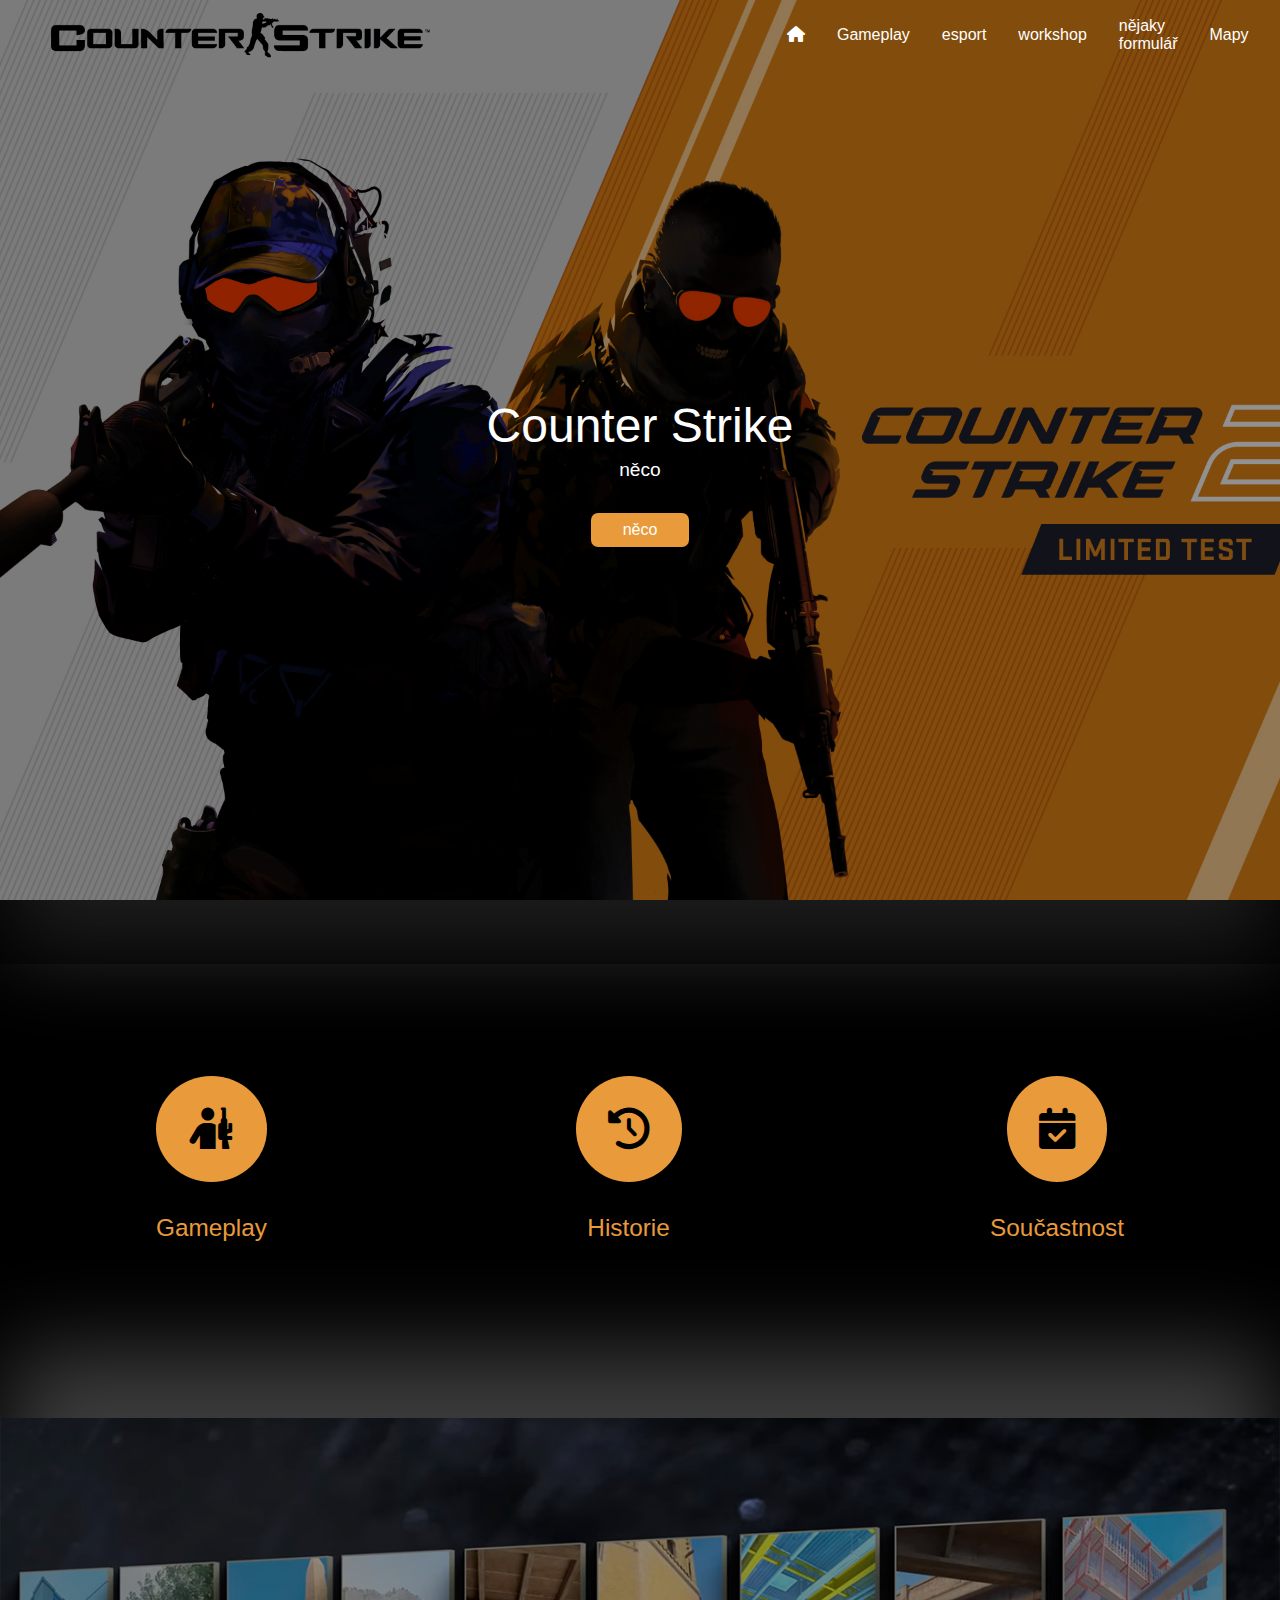
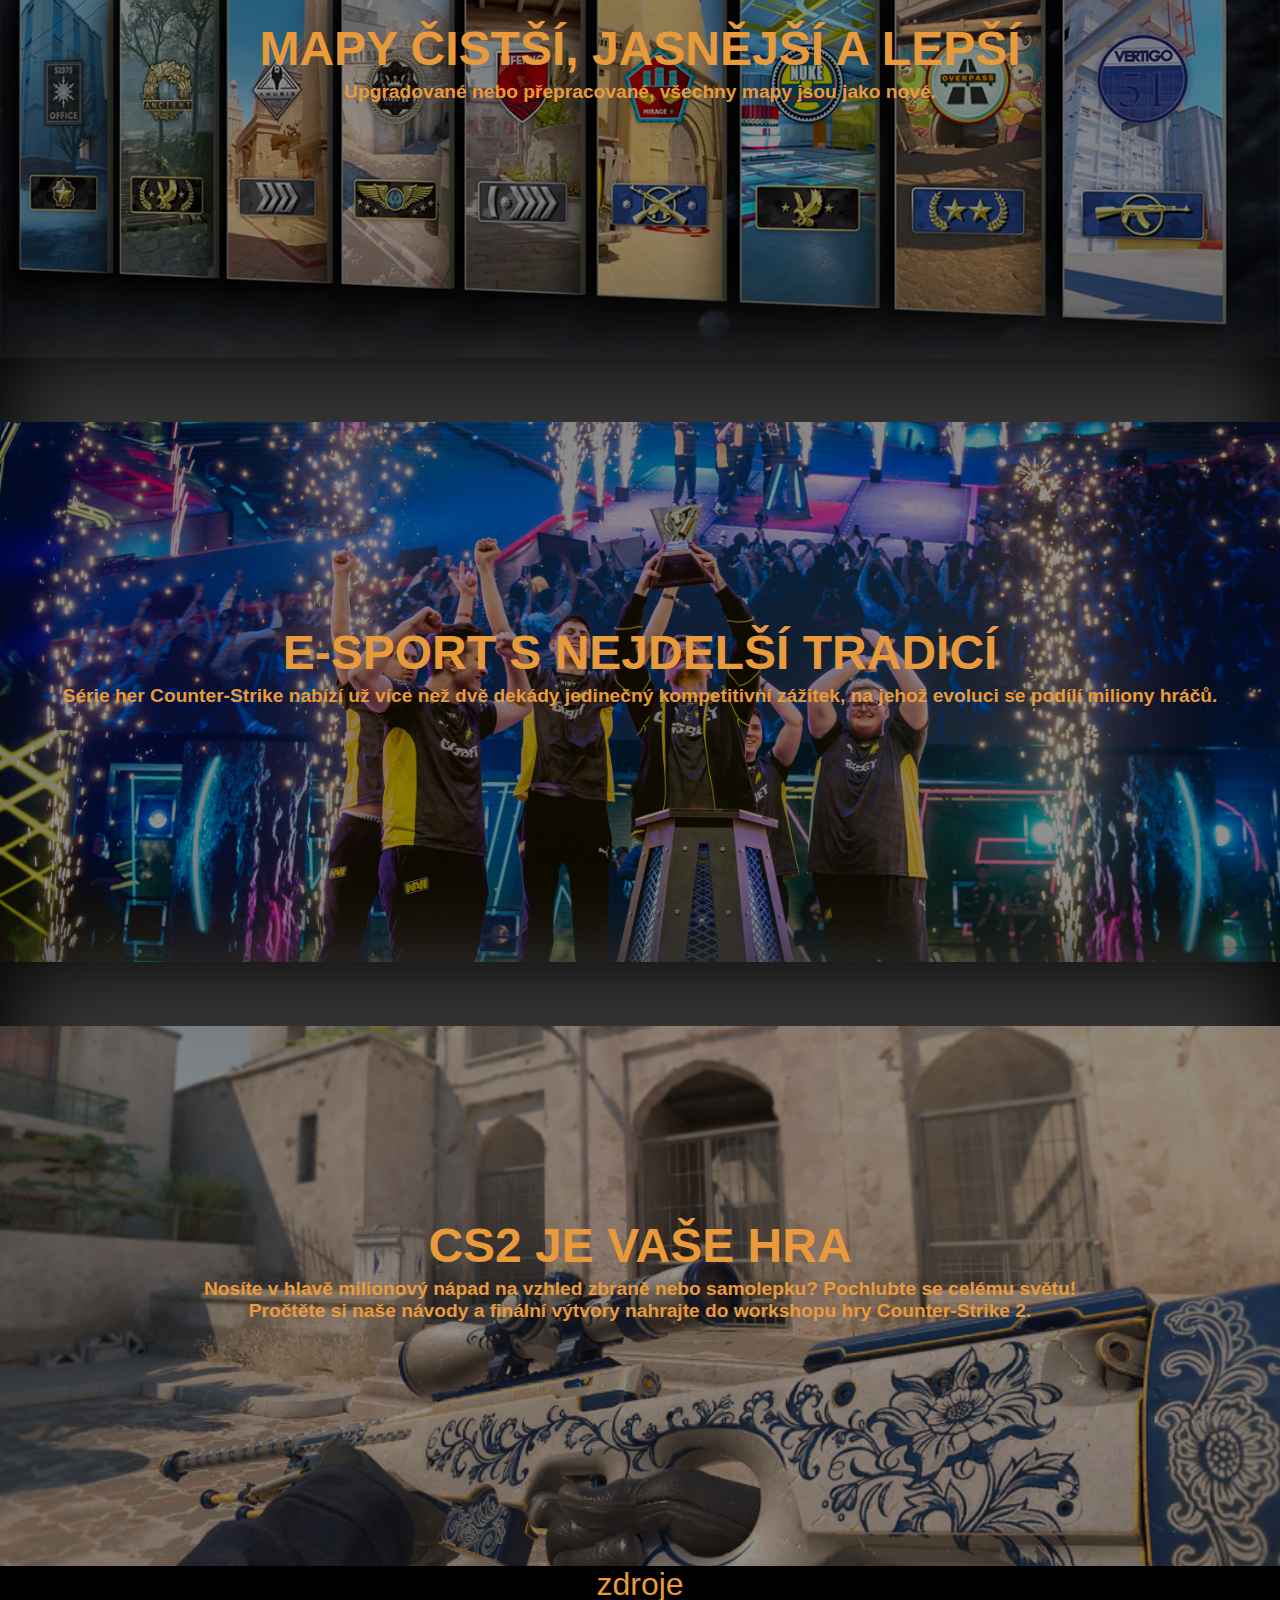
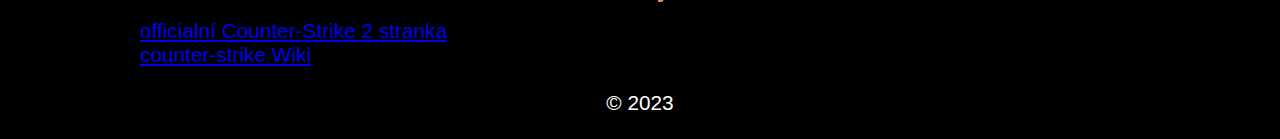
==== commit 539c3416: "sd" ====
--- a/index.html
+++ b/index.html
@@ -17,16 +17,17 @@
                     <ul class="menu">
                         <li><a href="#home"><i class="fa-solid fa-house"></i></a></li>
                         <li><a href="#who">Gameplay </a></li>
-                        <li><a href="#why">Historie </a></li>
-                        <li><a href="#when">Součastnost</a></li>
+                        <li><a href="#why">esport</a></li>
+                        <li><a href="#when">workshop</a></li>
                         <li><a href="form.html">nějaky formulář</a></li>
+                        <li><a href="Obrazky.html">Mapy</a></li>
                     </ul>
                 </div>
             </nav>
     </section>
         <div id="showcase">
             <div class="showcase-content">
-                <h1 class="l-heading">Informace o hře</h1>
+                <h1 class="l-heading">Counter Strike</h1>
                 <p class="lead">něco</p>
                 <a href="#what" class="btn">něco</a>
             </div>
@@ -65,43 +66,29 @@
         </section>
         <section id="dva">
             <section id="who">
-        
-                <div class="who-img"></div>
-                <div class="who-text bg-light p-2 prostred">
-                    <h2 class="a-heading">Gameplay</h2>
-                    <ul class="list">
-                            <li><h2>Counter-Strike je online kompetitivní fps hra která se hraje 5vs5, hrajeme za 2 strany jedna jsou
-                                teroristi a druhá je policie. Hraje se do 13 Vítězných kol po prvních 12 kolech se mění strany. Za teroristy můžeme vyhrát kolo tím že se nám
-                                podaří položit bombu která za 40 sekund vybuchne nebo tím že zabijeme všechny policisty, naopak za policisty musíme dane "sity" ochránit před
-                                položením bomby když se to nepovede tak se bomba ještě muže zneškodnit. Zneškodnění bomby trvá 10 sekund popřípadě 5 pokud máme koupený "defuse kit", kolo také můžeme vyhrát tím že zabijeme všechny teroristy před položení bomby nebo když teroristům vyprší čas.</h2></li>
+                    <Div class="showcase-content2">
+                    <h1 class="l-heading barva"> MAPY ČISTŠÍ, JASNĚJŠÍ A LEPŠÍ </h1>
+                    <p class="lead barva">Upgradované nebo přepracované, všechny mapy jsou jako nové.
+                    </p></Div>
+                            
                     </ul>
                 </div>
             </section>
             <section id="why">
         
-                <div class="why-img"></div>
-                <div class="why-text bg-light p-2 prostred">
-                    <h2 class="a-heading">Historie</h2>
-                    <ul class="list">
-                            <li><h2>CS vznikl jako modifikace hry Half-Life od společnosti Valve Corporation. Dnes je dostupný v několika
-                                plných i neplných verzích. Zatímco verze 1.5 a 1.6 jsou vytvořené na enginu hry Half-Life, pokračování
-                                Counter-Strike: Source a Counter-Strike: Global Offensive běží na Source enginu hry Half-Life 2. K dispozici je i
-                                verze Counter-Strike: Condition Zero, což je v podstatě vylepšená verze 1.6 rozšířená o hru pro jednoho hráče. V roce 2008
-                                vydala společnost Nexon Corporation hru Counter Strike Online, která je určená primárně pro asijský trh, běží na verzi Condition Zero a využívá systém mikroplateb.</h2></li>
-                    </ul>
+                <Div class="showcase-content2">
+                    <h1 class="l-heading barva"> E-SPORT S NEJDELŠÍ TRADICÍ</h1>
+                    <p class="lead barva">Série her Counter-Strike nabízí už více než dvě dekády jedinečný kompetitivní zážitek, na jehož evoluci se podílí miliony hráčů.
+                    </p></Div>
+                    
                 </div>
             </section>
-            <section id="when">
-        
-                <div class="when-img"></div>
-                <div class="when-text bg-light p-2 prostred">
-                    <h2 class="a-heading">Součastnost</h2>
-                    <ul class="list">
-                            <li><h2>Před měsícem vyšla nova verze counter-strike 2 ve které se o proti counter-strike Global:Offensive změnila grafika díky tomu že se
-                                hra předělala na nový engine "Source engine 2", také se změnila funkce dýmovnic. Counter-Strike 2 byl jako bezplatný update
-                                do předešle hry změnil se také rank systém který je teďka dělán formou hodnocení ela. </h2></li>
-                    </ul>
-                </div>
+                <section id="when">
+                    <Div class="showcase-content2">  
+                    <h1 class="l-heading barva"> CS2 JE VAŠE HRA</h1>
+                    <p class="lead barva">Nosíte v hlavě milionový nápad na vzhled zbraně nebo samolepku? Pochlubte se celému světu!<br> Pročtěte si naše návody a finální výtvory nahrajte do workshopu hry Counter-Strike 2.
+                    </p></Div> 
+                
             </section>
         </section>
         
--- a/css/style.css
+++ b/css/style.css
@@ -4,6 +4,9 @@
     margin: 0;
     padding: 0;
     font-weight: 700;
+    font-family: 'Poppins', sans-serif;
+    font-weight: 400
+    
 }
 @media only screen and (max-width: 600px) {
     .conatiner{
@@ -22,6 +25,8 @@
 }
 html {
     scroll-behavior: smooth;
+    background-color: black;
+
 }
   
 .text-primary{
@@ -47,18 +52,20 @@
     float: right;
     padding-right: 10%;
     
+    
 
 }
 .ne a{
     color: var(--third-color);
-    border-radius: 5px; 
+    border-radius: 5px;
+    
 }
 #bar{
     width: 100%;
     height: 70px;
     display: flex;
     justify-content: space-between;
-    background: #666 url(../img/jebatbanik.png) no-repeat center center/cover;;
+    position: absolute;
 }
 #bar a{
     text-decoration: none;
@@ -84,7 +91,10 @@
 #showcase{
     background: #333 url('../img/cs2.jpg') no-repeat center center/cover;
     height: 100vh; 
-    color: #ffffff; 
+    color: #ffffff;
+    -webkit-box-shadow: 1px 55px 84px -7px rgb(53, 53, 53);
+    -moz-box-shadow: 1px 55px 84px -7px rgb(53, 53, 53);
+    box-shadow: 1px 55px 84px -7px rgb(53, 53, 53);
     
 } 
 #showcase .showcase-content {
@@ -95,7 +105,7 @@
     align-items:center;
     height: 100%;
     padding: 2rem;
-    background-color: rgba(0,0, 0, 43%);
+    background-color: rgb(0,0, 0, 43%);
 }
 .prostred{
     padding-top: 50px;
@@ -149,23 +159,27 @@
 }
 .list{
     margin: 0.5rem 0;
-    list-style: none    ;
+    list-style: none;
 }
 .list li{
     padding: 0.5rem 0;
     border-bottom: #333 dotted 1px;
 }
 #dva{
-    background-color: var(--fourth-color);
+   
 }
 #what{
-    background-color: var(--fourth-color);
+    
     padding-top: 10rem;
+    padding-bottom: 10rem;
+    color: var(--primary-color);
+        
 }
 #what .items{
     display: flex ;
     padding: 1rem;
     justify-content: space-between;
+    
 
 }
 #what .item{
@@ -196,59 +210,48 @@
     background: black;
     color: white;
 }
-#who{
-    display: flex;
-    
-    padding-top: 15rem;
-}
-#who div{
-    flex: 2;
-    justify-content: space-between;
-    background-color:var(--fourth-color);  
-}
-#who .who-img{
-    max-width: 500px;
-    width: 500px;
-    height: 300px;
-    border-radius: 16px;
-    background: #333 url(../img/nevím.jpeg)no-repeat center center/cover;   
-}
+
 #why{
-    display: flex;
-    padding-top: 20rem;
-}
-#why div{
-    flex: 2;
-    justify-content: space-between;
-    background-color:var(--fourth-color);
-    
-}
-#why .why-img{
-    max-width: 500px;
-    width: 500px;
-    height: 300px;
-    border-radius: 16px;
-    background: #333 url(../img/cs1.6.jpg)no-repeat center center/cover;   
+    background: #333 url('../img/major.jpg') no-repeat center center/cover;
+    height: 60vh; 
+    color: #ffffff;
+    margin-bottom: 4rem;
+    -webkit-box-shadow: 1px -75px 84px -7px rgb(53, 53, 53);
+    -moz-box-shadow: 1px -75px 84px -7px rgb(53, 53, 53);
+    box-shadow: 1px -75px 84px -7px rgb(53, 53, 53);
+    
+    
+} 
+#why .showcase-content2 {
+    display: flex;
+    flex-direction: column;
+    text-align: center;
+    justify-content: center;
+    align-items:center;
+    height: 100%;
+    background-color: rgb(0,0, 0, 43%);
 }
 #when{
-    display: flex;
-    padding-top: 20rem;
-}
-#when div{
-    flex: 2;
-    justify-content: space-between;
-    background-color:var(--fourth-color);
-    
-}
-#when .when-img{
-    max-width: 500px;
-    width: 500px;
-    height: 300px;
-    border-radius: 16px;
-    background: #333 url(../img/Soucastnost.jpg)no-repeat center center/cover;   
-}
+    background: #333 url('../img/skin.png') no-repeat center center/cover;
+    height: 60vh; 
+    color: #ffffff;
+    -webkit-box-shadow: 1px -75px 84px -7px rgb(53, 53, 53);
+    -moz-box-shadow: 1px -75px 84px -7px rgb(53, 53, 53);
+    box-shadow: 1px -75px 84px -7px rgb(53, 53, 53);
+    
+    
+} 
+#when .showcase-content2 {
+    display: flex;
+    flex-direction: column;
+    text-align: center;
+    justify-content: center;
+    align-items:center;
+    height: 100%;
+    background-color: rgb(0,0, 0, 43%);
+} 
 #zdroje{
-    background-color: var(--fourth-color);
+
 }
 #tri{
     background-color: var(--third-color);
@@ -257,4 +260,70 @@
     color: var(--primary-color);
     text-align: left;
     font-size: 1.5rem;
-}+}
+.ne2{
+    display: flex;
+    float: right;
+    padding-right: 10%;
+    
+    
+
+}
+.ne2 a{
+    border-radius: 5px;
+    color: var(--primary-color);
+    
+}
+#bar2{
+    width: 100%;
+    height: 70px;
+    display: flex;
+    justify-content: space-between;
+    position: absolute;
+}
+#bar2 a{
+    text-decoration: none;
+    text-wrap: left;
+}
+#bar2 ul {
+    display: flex;
+    list-style: none; 
+    align-items: center ;
+    padding-left: 30%;
+    
+    
+}
+#bar2 ul li {
+    padding:  0.75rem;
+    margin: 0.25rem;
+   
+}
+#bar2 ul li :hover{
+    background-color: var(--third-color);
+    border-radius: 5px;
+}
+#who{
+    background: #333 url('../img/mapy.jpg') no-repeat center center/cover;
+    height: 60vh; 
+    color: #ffffff;
+    margin-bottom: 4rem;
+    -webkit-box-shadow: 1px -75px 84px -7px rgb(61, 61, 61);
+    -moz-box-shadow: 1px -75px 84px -7px rgb(61, 61, 61);
+    box-shadow: 1px -75px 84px -7px rgb(61, 61, 61);
+    
+} 
+#who .showcase-content2 {
+    display: flex;
+    flex-direction: column;
+    text-align: center;
+    justify-content: center;
+    align-items:center;
+    height: 100%;
+    background-color: rgb(0,0, 0, 43%);
+}
+.barva {
+    color: var(--primary-color);
+    font-weight: 600;
+    
+}
+
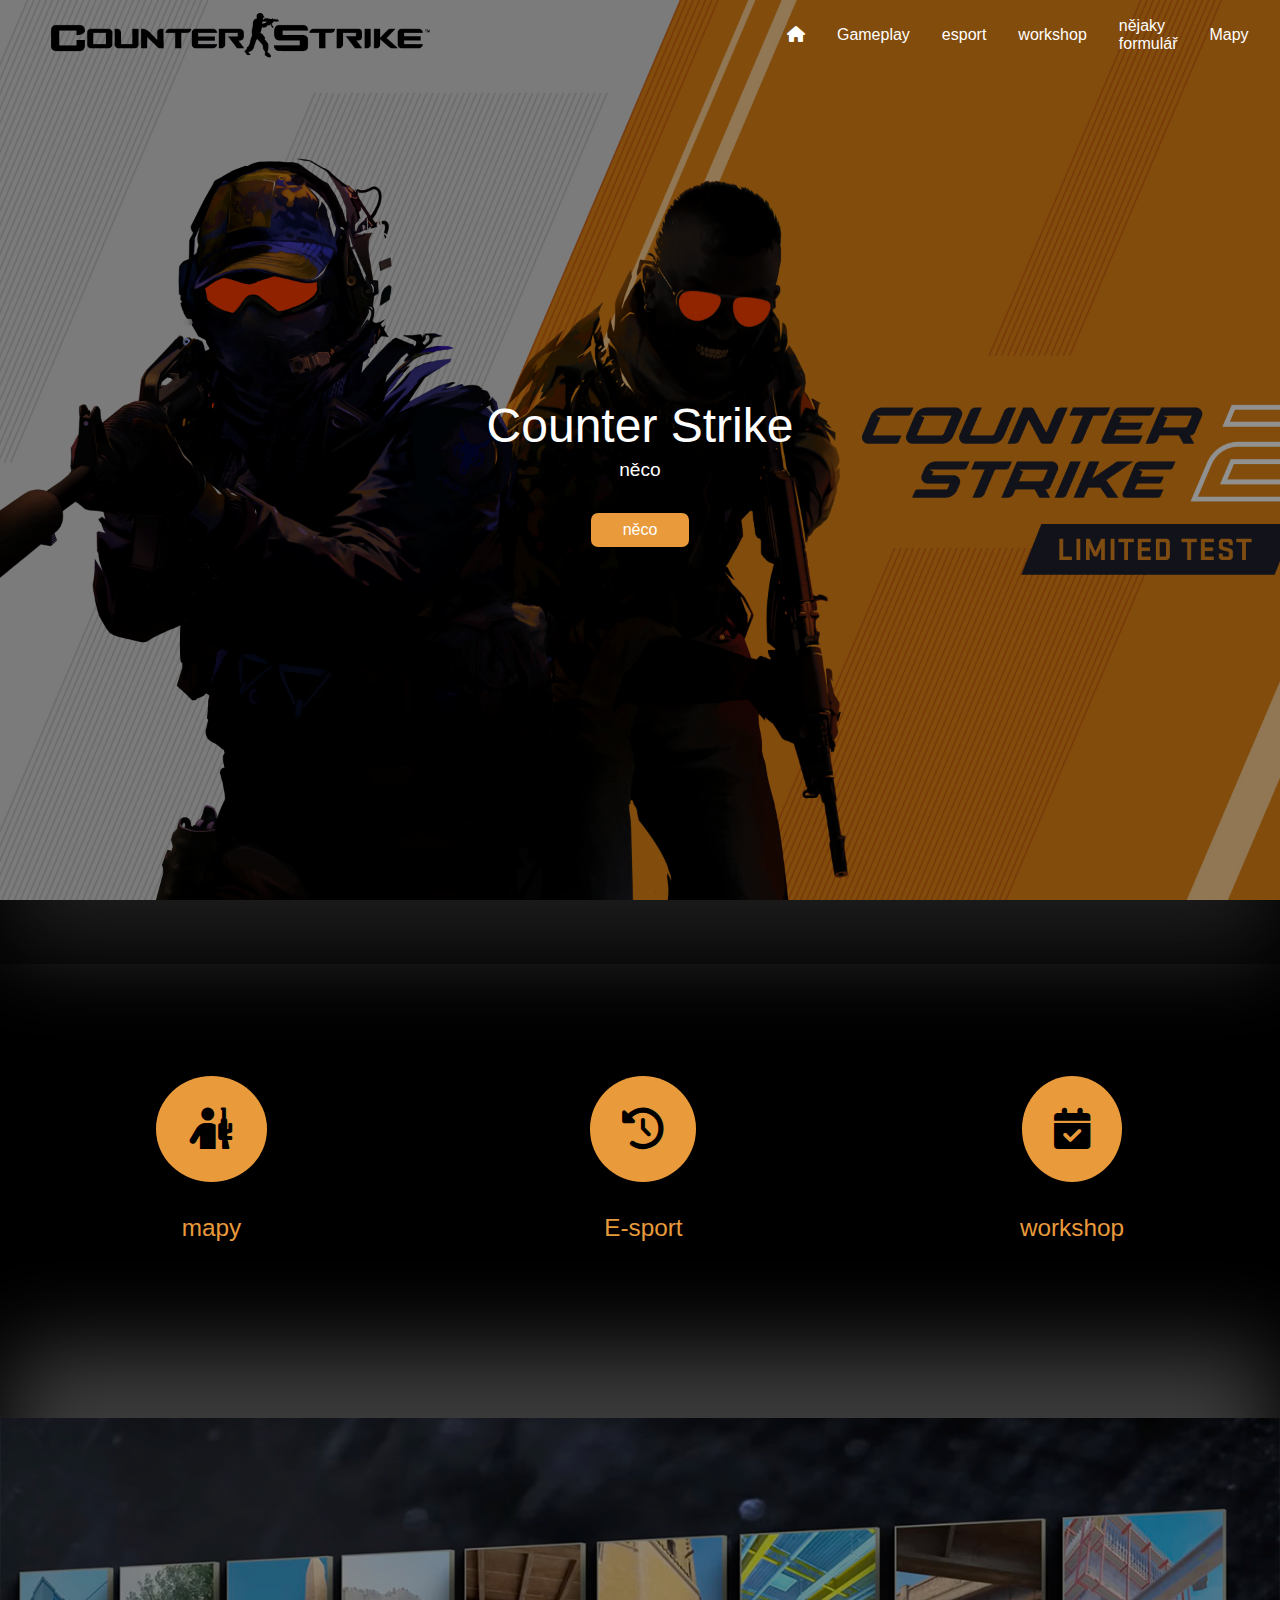
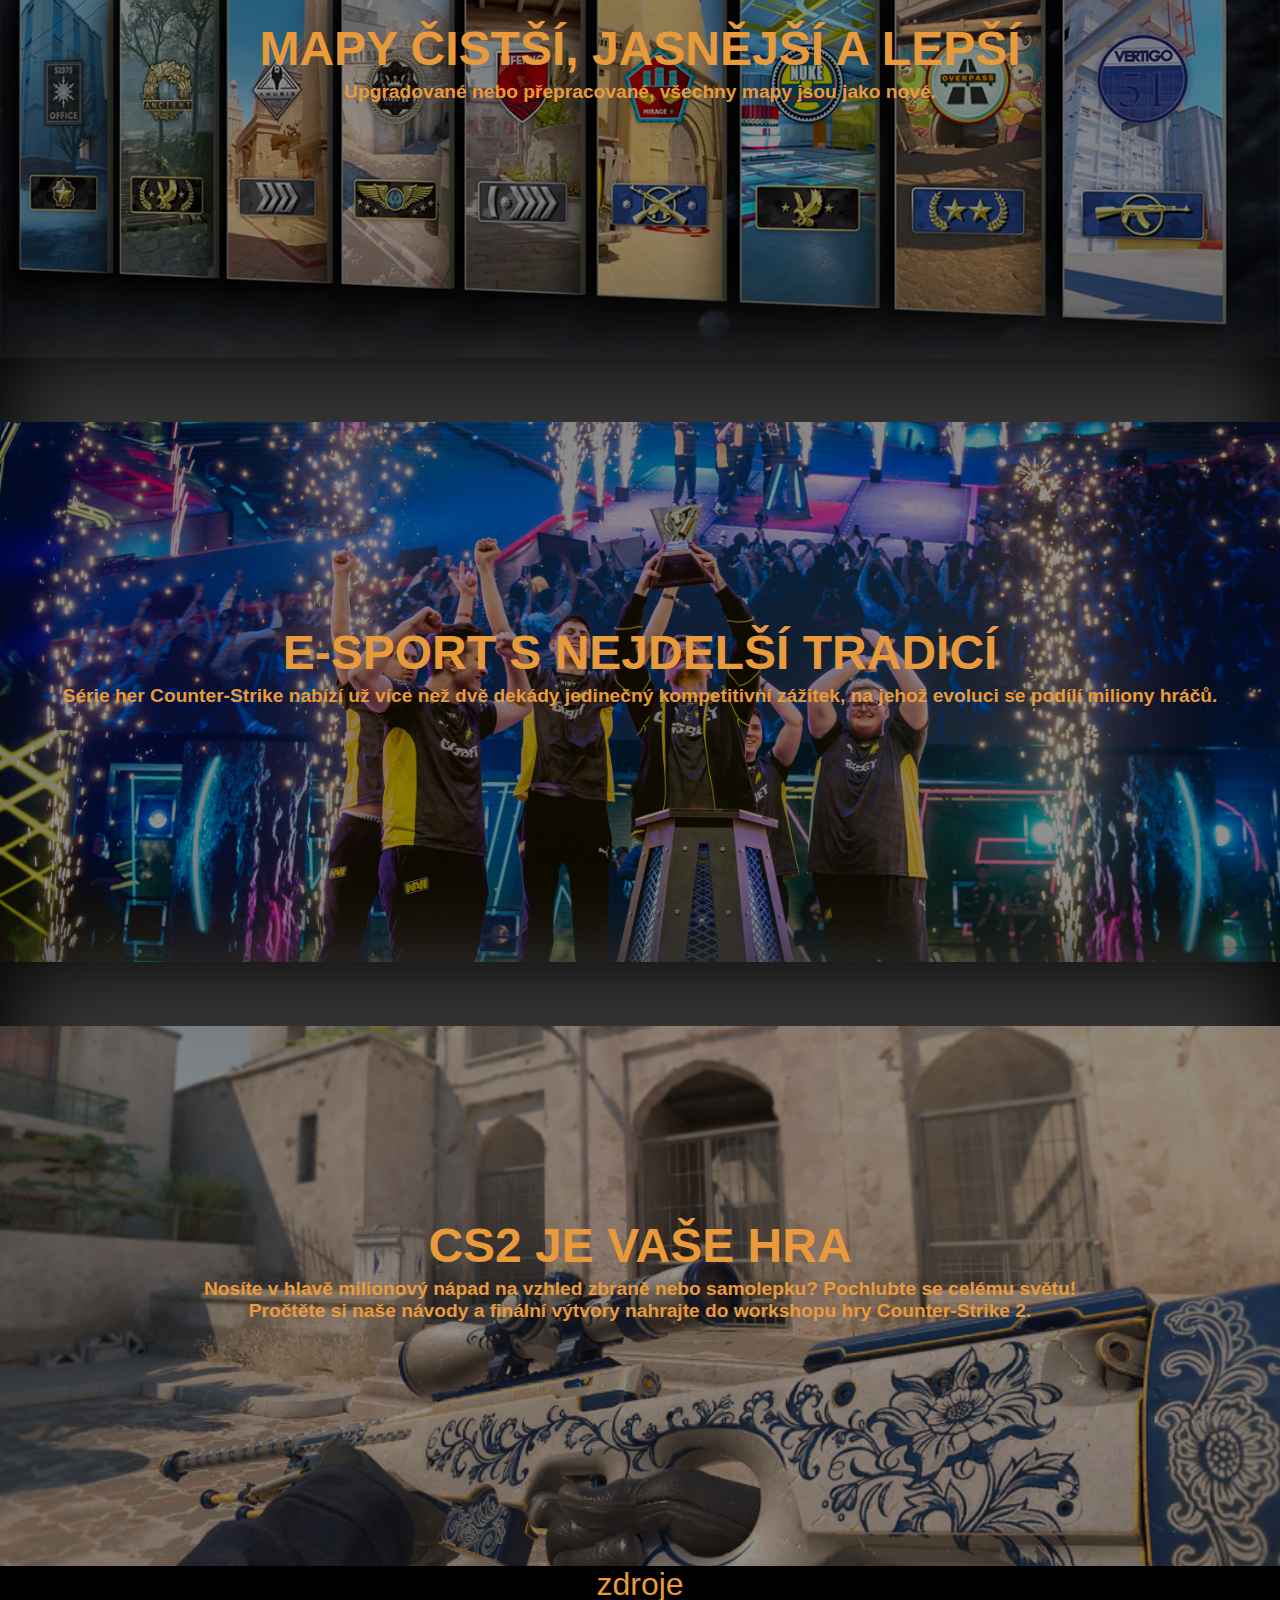
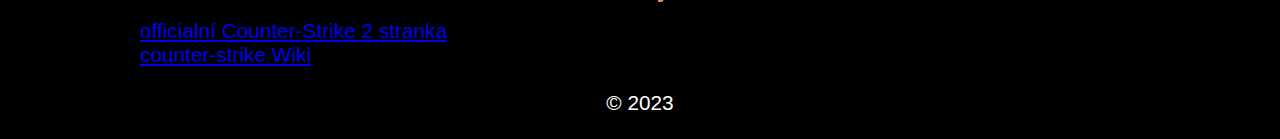
==== commit 6b8e194a: "d" ====
--- a/index.html
+++ b/index.html
@@ -41,7 +41,7 @@
                         <a href="#who"><i class="fas fa-person-rifle fa-2x"></i></a>
                         </div>
                         <div>
-                            <h3>Gameplay</h3>
+                            <h3>mapy</h3>
                         </div>
         
                     </div>
@@ -50,7 +50,7 @@
                         <a href="#why"><i class="fas fa-clock-rotate-left fa-2x"></i></a>
                         </div>
                         <div>
-                            <h3>Historie</h3>
+                            <h3>E-sport</h3>
                         </div>
                     </div>
                     <div class="item">
@@ -58,7 +58,7 @@
                         <a href="#when"><i class="fas fa-calendar-check fa-2x"></i></a>
                         </div>
                         <div>
-                            <h3>Součastnost</h3>
+                            <h3>workshop</h3>
                         </div>
                     </div>
                 </div>
